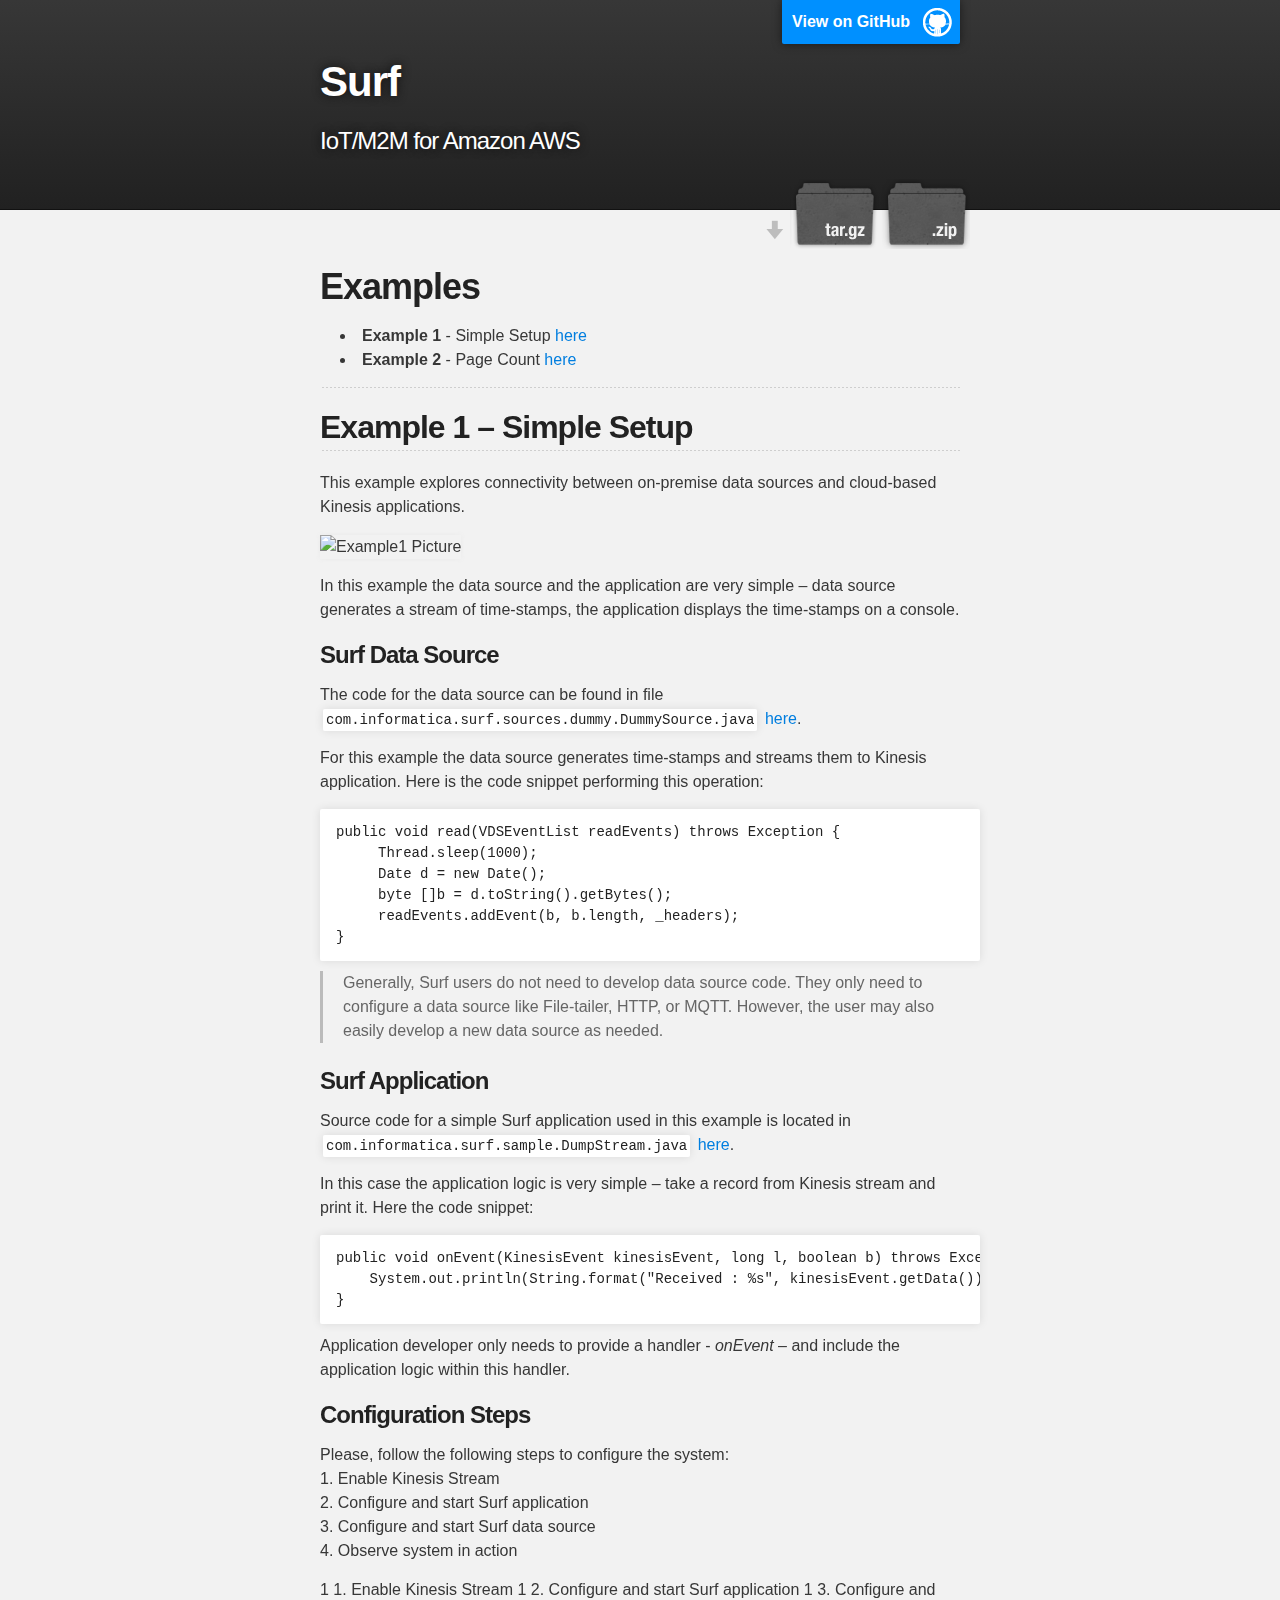
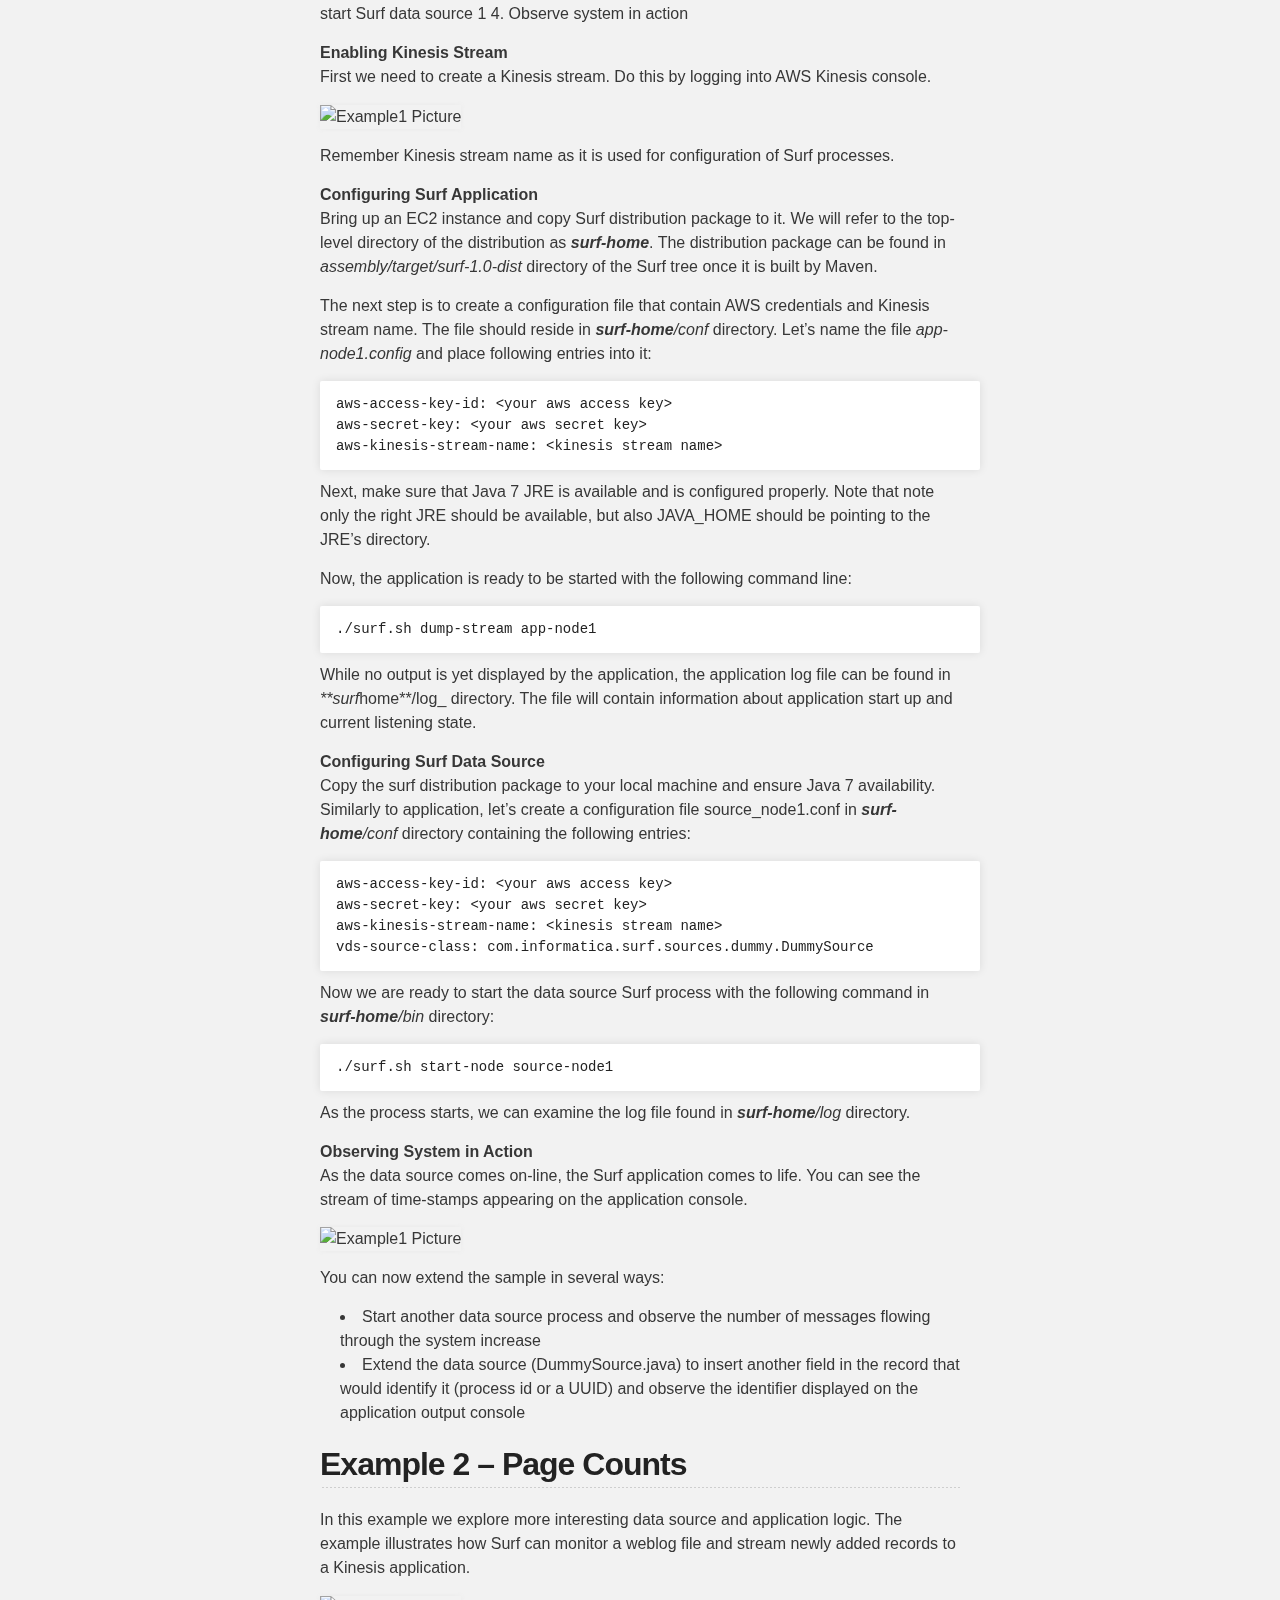
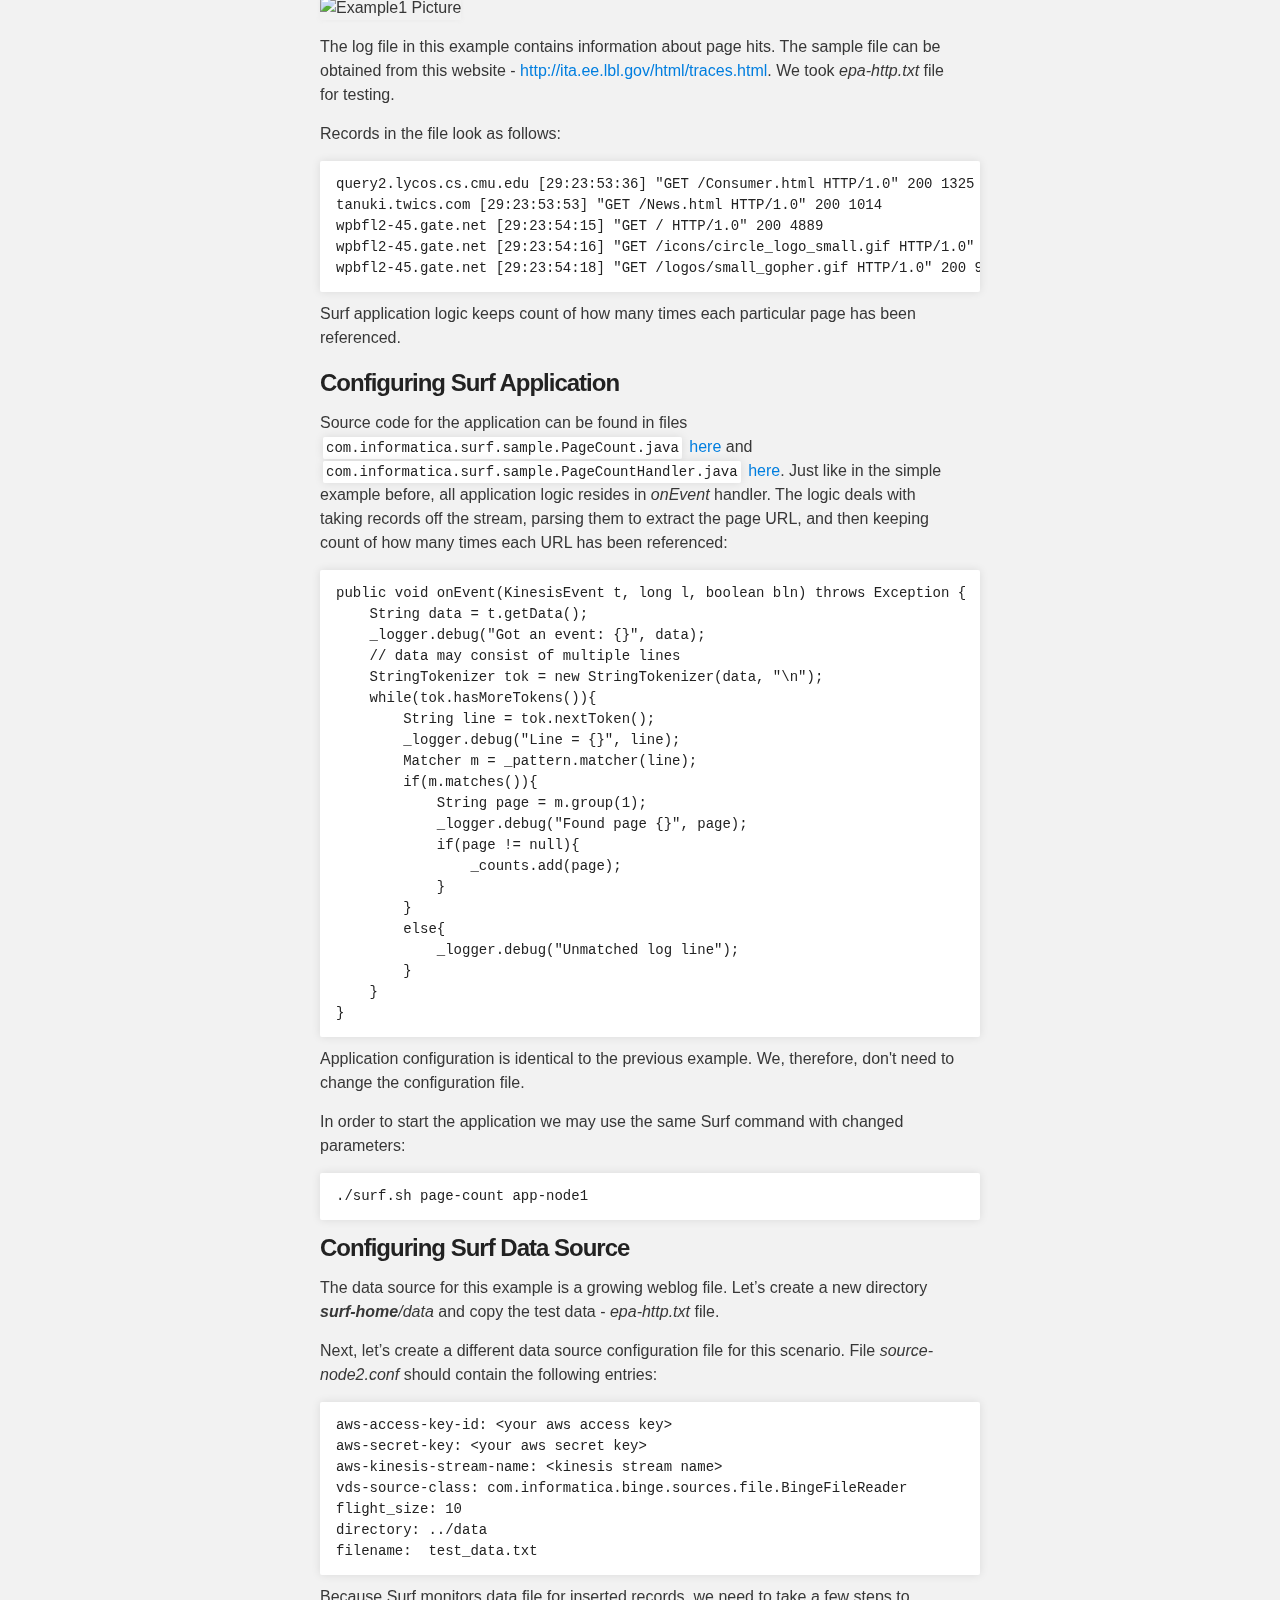
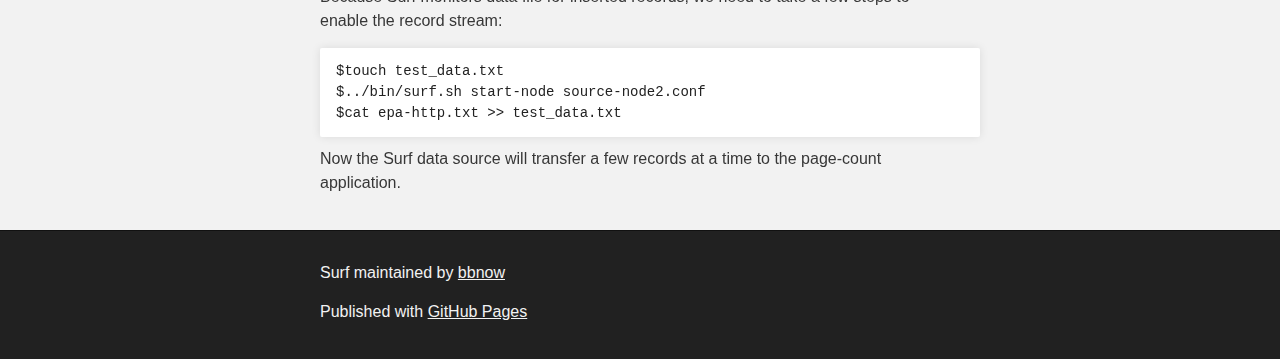
==== examples.html @ db155580 "initial stage" ====
<!DOCTYPE html>
<html>

  <head>
    <meta charset='utf-8' />
    <meta http-equiv="X-UA-Compatible" content="chrome=1" />
    <meta name="description" content="Surf : IoT/M2M for Amazon AWS" />

    <link rel="stylesheet" type="text/css" media="screen" href="stylesheets/stylesheet.css">

    <title>Surf</title>
  </head>

  <body>

    <!-- HEADER -->
    <div id="header_wrap" class="outer">
        <header class="inner">
          <a id="forkme_banner" href="https://github.com/bbnow/testing">View on GitHub</a>

          <h1 id="project_title">Surf</h1>
          <h2 id="project_tagline">IoT/M2M for Amazon AWS</h2>

            <section id="downloads">
              <a class="zip_download_link" href="https://github.com/bbnow/testing/zipball/master">Download this project as a .zip file</a>
              <a class="tar_download_link" href="https://github.com/bbnow/testing/tarball/master">Download this project as a tar.gz file</a>
            </section>
        </header>
    </div>

    <!-- MAIN CONTENT -->
    <div id="main_content_wrap" class="outer">
      <section id="main_content" class="inner">
        <h1>
<a name="examples" class="anchor" href="#examples"><span class="octicon octicon-link"></span></a>Examples</h1>

<ul>
<li>
<strong>Example 1</strong> - Simple Setup <a href="http://bbnow.github.io/testing/index1.html#example_1">here</a>
</li>
<li>
<strong>Example 2</strong> - Page Count <a href="http://bbnow.github.io/testing/index1.html#example_2">here</a>
</li>
</ul><hr><p><a name="example_1"></a></p>

<h2>
<a name="example-1--simple-setup" class="anchor" href="#example-1--simple-setup"><span class="octicon octicon-link"></span></a>Example 1 – Simple Setup</h2>

<p>This example explores connectivity between on-premise data sources and cloud-based Kinesis applications.</p>

<p><img src="images/surf2_4.jpg" alt="Example1 Picture"></p>

<p>In this example the data source and the application are very simple – data source generates a stream of time-stamps, the application displays the time-stamps on a console.</p>

<h3>
<a name="surf-data-source" class="anchor" href="#surf-data-source"><span class="octicon octicon-link"></span></a>Surf Data Source</h3>

<p>The code for the data source can be found in file <code>com.informatica.surf.sources.dummy.DummySource.java</code> <a href="orp/Surf/blob/master/sources/dummy/src/main/java/com/informatica/surf/sources/dummy/DummySource.java">here</a>. </p>

<p>For this example the data source generates time-stamps and streams them to Kinesis application. Here is the code snippet performing this operation:</p>

<pre><code>public void read(VDSEventList readEvents) throws Exception {
     Thread.sleep(1000);
     Date d = new Date();
     byte []b = d.toString().getBytes();
     readEvents.addEvent(b, b.length, _headers);
} 
</code></pre>

<blockquote>
<p>Generally, Surf users do not need to develop data source code. They only need to configure a data source like File-tailer, HTTP, or MQTT. However, the user may also easily develop a new data source as needed.</p>
</blockquote>

<h3>
<a name="surf-application" class="anchor" href="#surf-application"><span class="octicon octicon-link"></span></a>Surf Application</h3>

<p>Source code for a simple Surf application used in this example is located in <code>com.informatica.surf.sample.DumpStream.java</code> <a href="https://github.com/InformaticaCorp/Surf/blob/master/sample/src/main/java/com/informatica/surf/sample/DumpStream.java">here</a>.</p>

<p>In this case the application logic is very simple – take a record from Kinesis stream and print it. Here the code snippet:</p>

<pre><code>public void onEvent(KinesisEvent kinesisEvent, long l, boolean b) throws Exception {    
    System.out.println(String.format("Received : %s", kinesisEvent.getData()));
}
</code></pre>

<p>Application developer only needs to provide a handler - <em>onEvent</em> – and include the application logic within this handler.</p>

<h3>
<a name="configuration-steps" class="anchor" href="#configuration-steps"><span class="octicon octicon-link"></span></a>Configuration Steps</h3>

<p>Please, follow the following steps to configure the system:<br>
1. Enable Kinesis Stream<br>
2. Configure and start Surf application<br>
3. Configure and start Surf data source<br>
4. Observe system in action<br></p>

<p>1 1. Enable Kinesis Stream
1 2. Configure and start Surf application
1 3. Configure and start Surf data source
1 4. Observe system in action</p>

<p><strong>Enabling Kinesis Stream</strong><br>
First we need to create a Kinesis stream. Do this by logging into AWS Kinesis console.</p>

<p><img src="images/surf2_4.jpg" alt="Example1 Picture"></p>

<p>Remember Kinesis stream name as it is used for configuration of Surf processes.</p>

<p><strong>Configuring Surf Application</strong><br>
Bring up an EC2 instance and copy Surf distribution package to it. We will refer to the top-level directory of the distribution as <em><strong>surf-home</strong></em>.
The distribution package can be found in <em>assembly/target/surf-1.0-dist</em> directory of the Surf tree once it is built by Maven.</p>

<p>The next step is to create a configuration file that contain AWS credentials and Kinesis stream name. The file should reside in <em><strong>surf-home</strong>/conf</em> directory. 
Let’s name the file <em>app-node1.config</em> and place following entries into it:</p>

<pre><code>aws-access-key-id: &lt;your aws access key&gt;
aws-secret-key: &lt;your aws secret key&gt;
aws-kinesis-stream-name: &lt;kinesis stream name&gt;
</code></pre>

<p>Next, make sure that Java 7 JRE is available and is configured properly. Note that note only the right JRE should be available, but also JAVA_HOME should be pointing to the JRE’s directory.  </p>

<p>Now, the application is ready to be started with the following command line:</p>

<pre><code>./surf.sh dump-stream app-node1
</code></pre>

<p>While no output is yet displayed by the application, the application log file can be found in <em>**surf</em>home**/log_ directory. The file will contain information about application start up and current listening state.</p>

<p><strong>Configuring Surf Data Source</strong><br>
Copy the surf distribution package to your local machine and ensure Java 7 availability.
Similarly to application, let’s create a configuration file source_node1.conf in <em><strong>surf-home</strong>/conf</em> directory containing the following entries: </p>

<pre><code>aws-access-key-id: &lt;your aws access key&gt;
aws-secret-key: &lt;your aws secret key&gt;
aws-kinesis-stream-name: &lt;kinesis stream name&gt;
vds-source-class: com.informatica.surf.sources.dummy.DummySource
</code></pre>

<p>Now we are ready to start the data source Surf process with the following command in <em><strong>surf-home</strong>/bin</em> directory:</p>

<pre><code>./surf.sh start-node source-node1
</code></pre>

<p>As the process starts, we can examine the log file found in <em><strong>surf-home</strong>/log</em> directory.</p>

<p><strong>Observing System in Action</strong><br>
As the data source comes on-line, the Surf application comes to life. You can see the stream of time-stamps appearing on the application console. </p>

<p><img src="images/surf2_4.jpg" alt="Example1 Picture"></p>

<p>You can now extend the sample in several ways:</p>

<ul>
<li>Start another data source process and observe the number of messages flowing through the system increase</li>
<li>Extend the data source (DummySource.java) to insert another field in the record that would identify it (process id or a UUID) and observe the identifier displayed on the application output console<br>
</li>
</ul><p><a name="example_2"></a></p>

<h2>
<a name="example-2--page-counts" class="anchor" href="#example-2--page-counts"><span class="octicon octicon-link"></span></a>Example 2 – Page Counts</h2>

<p>In this example we explore more interesting data source and application logic. The example illustrates how Surf can monitor a weblog file and stream newly added records to a Kinesis application.</p>

<p><img src="images/surf2_4.jpg" alt="Example1 Picture"></p>

<p>The log file in this example contains information about page hits. The sample file can be obtained from this website - <a href="http://ita.ee.lbl.gov/html/traces.html">http://ita.ee.lbl.gov/html/traces.html</a>. We took <em>epa-http.txt</em> file for testing.</p>

<p>Records in the file look as follows:</p>

<pre><code>query2.lycos.cs.cmu.edu [29:23:53:36] "GET /Consumer.html HTTP/1.0" 200 1325
tanuki.twics.com [29:23:53:53] "GET /News.html HTTP/1.0" 200 1014
wpbfl2-45.gate.net [29:23:54:15] "GET / HTTP/1.0" 200 4889
wpbfl2-45.gate.net [29:23:54:16] "GET /icons/circle_logo_small.gif HTTP/1.0" 200 2624
wpbfl2-45.gate.net [29:23:54:18] "GET /logos/small_gopher.gif HTTP/1.0" 200 935
</code></pre>

<p>Surf application logic keeps count of how many times each particular page has been referenced. </p>

<h3>
<a name="configuring-surf-application" class="anchor" href="#configuring-surf-application"><span class="octicon octicon-link"></span></a>Configuring Surf Application</h3>

<p>Source code for the application can be found in files <code>com.informatica.surf.sample.PageCount.java</code> <a href="https://github.com/InformaticaCorp/Surf/blob/master/sample/src/main/java/com/informatica/surf/sample/PageCount.java">here</a> and <code>com.informatica.surf.sample.PageCountHandler.java</code> <a href="https://github.com/InformaticaCorp/Surf/blob/master/sample/src/main/java/com/informatica/surf/sample/PageCountHandler.java">here</a>. Just like in the simple example before, all application logic resides in <em>onEvent</em> handler. The logic deals with taking records off the stream, parsing them to extract the page URL, and then keeping count of how many times each URL has been referenced:   </p>

<pre><code>public void onEvent(KinesisEvent t, long l, boolean bln) throws Exception {
    String data = t.getData();
    _logger.debug("Got an event: {}", data);
    // data may consist of multiple lines
    StringTokenizer tok = new StringTokenizer(data, "\n");
    while(tok.hasMoreTokens()){
        String line = tok.nextToken();
        _logger.debug("Line = {}", line);
        Matcher m = _pattern.matcher(line);
        if(m.matches()){
            String page = m.group(1);
            _logger.debug("Found page {}", page);
            if(page != null){
                _counts.add(page);
            }
        }
        else{
            _logger.debug("Unmatched log line");
        }
    }
}
</code></pre>

<p>Application configuration is identical to the previous example. We, therefore, don't need to change the configuration file.</p>

<p>In order to start the application we may use the same Surf command with changed parameters:</p>

<pre><code>./surf.sh page-count app-node1
</code></pre>

<h3>
<a name="configuring-surf-data-source" class="anchor" href="#configuring-surf-data-source"><span class="octicon octicon-link"></span></a>Configuring Surf Data Source</h3>

<p>The data source for this example is a growing weblog file. Let’s create a new directory <em><strong>surf-home</strong>/data</em> and copy the test data - <em>epa-http.txt</em> file.  </p>

<p>Next, let’s create a different data source configuration file for this scenario. File  <em>source-node2.conf</em> should contain the following entries:</p>

<pre><code>aws-access-key-id: &lt;your aws access key&gt;
aws-secret-key: &lt;your aws secret key&gt;
aws-kinesis-stream-name: &lt;kinesis stream name&gt;
vds-source-class: com.informatica.binge.sources.file.BingeFileReader
flight_size: 10
directory: ../data
filename:  test_data.txt
</code></pre>

<p>Because Surf monitors data file for inserted records, we need to take a few steps to enable the record stream:</p>

<pre><code>$touch test_data.txt
$../bin/surf.sh start-node source-node2.conf
$cat epa-http.txt &gt;&gt; test_data.txt
</code></pre>

<p>Now the Surf data source will transfer a few records at a time to the page-count application.</p>
      </section>
    </div>

    <!-- FOOTER  -->
    <div id="footer_wrap" class="outer">
      <footer class="inner">
        <p class="copyright">Surf maintained by <a href="https://github.com/bbnow">bbnow</a></p>
        <p>Published with <a href="http://pages.github.com">GitHub Pages</a></p>
      </footer>
    </div>

    

  </body>
</html>
---- stylesheets/stylesheet.css ----
/*******************************************************************************
Slate Theme for GitHub Pages
by Jason Costello, @jsncostello
*******************************************************************************/

@import url(pygment_trac.css);

/*******************************************************************************
MeyerWeb Reset
*******************************************************************************/

html, body, div, span, applet, object, iframe,
h1, h2, h3, h4, h5, h6, p, blockquote, pre,
a, abbr, acronym, address, big, cite, code,
del, dfn, em, img, ins, kbd, q, s, samp,
small, strike, strong, sub, sup, tt, var,
b, u, i, center,
dl, dt, dd, ol, ul, li,
fieldset, form, label, legend,
table, caption, tbody, tfoot, thead, tr, th, td,
article, aside, canvas, details, embed,
figure, figcaption, footer, header, hgroup,
menu, nav, output, ruby, section, summary,
time, mark, audio, video {
  margin: 0;
  padding: 0;
  border: 0;
  font: inherit;
  vertical-align: baseline;
}

/* HTML5 display-role reset for older browsers */
article, aside, details, figcaption, figure,
footer, header, hgroup, menu, nav, section {
  display: block;
}

ol, ul {
  list-style: none;
}

table {
  border-collapse: collapse;
  border-spacing: 0;
}

/*******************************************************************************
Theme Styles
*******************************************************************************/

body {
  box-sizing: border-box;
  color:#373737;
  background: #212121;
  font-size: 16px;
  font-family: 'Myriad Pro', Calibri, Helvetica, Arial, sans-serif;
  line-height: 1.5;
  -webkit-font-smoothing: antialiased;
}

h1, h2, h3, h4, h5, h6 {
  margin: 10px 0;
  font-weight: 700;
  color:#222222;
  font-family: 'Lucida Grande', 'Calibri', Helvetica, Arial, sans-serif;
  letter-spacing: -1px;
}

h1 {
  font-size: 36px;
  font-weight: 700;
}

h2 {
  padding-bottom: 10px;
  font-size: 32px;
  background: url('../images/bg_hr.png') repeat-x bottom;
}

h3 {
  font-size: 24px;
}

h4 {
  font-size: 21px;
}

h5 {
  font-size: 18px;
}

h6 {
  font-size: 16px;
}

p {
  margin: 10px 0 15px 0;
}

footer p {
  color: #f2f2f2;
}

a {
  text-decoration: none;
  color: #007edf;
  text-shadow: none;

  transition: color 0.5s ease;
  transition: text-shadow 0.5s ease;
  -webkit-transition: color 0.5s ease;
  -webkit-transition: text-shadow 0.5s ease;
  -moz-transition: color 0.5s ease;
  -moz-transition: text-shadow 0.5s ease;
  -o-transition: color 0.5s ease;
  -o-transition: text-shadow 0.5s ease;
  -ms-transition: color 0.5s ease;
  -ms-transition: text-shadow 0.5s ease;
}

a:hover, a:focus {text-decoration: underline;}

footer a {
  color: #F2F2F2;
  text-decoration: underline;
}

em {
  font-style: italic;
}

strong {
  font-weight: bold;
}

img {
  position: relative;
  margin: 0 auto;
  max-width: 739px;
  padding: 5px;
  margin: 10px 0 10px 0;
  border: 1px solid #ebebeb;

  box-shadow: 0 0 5px #ebebeb;
  -webkit-box-shadow: 0 0 5px #ebebeb;
  -moz-box-shadow: 0 0 5px #ebebeb;
  -o-box-shadow: 0 0 5px #ebebeb;
  -ms-box-shadow: 0 0 5px #ebebeb;
}

p img {
  display: inline;
  margin: 0;
  padding: 0;
  vertical-align: middle;
  text-align: center;
  border: none;
}

pre, code {
  width: 100%;
  color: #222;
  background-color: #fff;

  font-family: Monaco, "Bitstream Vera Sans Mono", "Lucida Console", Terminal, monospace;
  font-size: 14px;

  border-radius: 2px;
  -moz-border-radius: 2px;
  -webkit-border-radius: 2px;
}

pre {
  width: 100%;
  padding: 10px;
  box-shadow: 0 0 10px rgba(0,0,0,.1);
  overflow: auto;
}

code {
  padding: 3px;
  margin: 0 3px;
  box-shadow: 0 0 10px rgba(0,0,0,.1);
}

pre code {
  display: block;
  box-shadow: none;
}

blockquote {
  color: #666;
  margin-bottom: 20px;
  padding: 0 0 0 20px;
  border-left: 3px solid #bbb;
}


ul, ol, dl {
  margin-bottom: 15px
}

ul {
  list-style: inside;
  padding-left: 20px;
}

ol {
  list-style: decimal inside;
  padding-left: 20px;
}

dl dt {
  font-weight: bold;
}

dl dd {
  padding-left: 20px;
  font-style: italic;
}

dl p {
  padding-left: 20px;
  font-style: italic;
}

hr {
  height: 1px;
  margin-bottom: 5px;
  border: none;
  background: url('../images/bg_hr.png') repeat-x center;
}

table {
  border: 1px solid #373737;
  margin-bottom: 20px;
  text-align: left;
 }

th {
  font-family: 'Lucida Grande', 'Helvetica Neue', Helvetica, Arial, sans-serif;
  padding: 10px;
  background: #373737;
  color: #fff;
 }

td {
  padding: 10px;
  border: 1px solid #373737;
 }

form {
  background: #f2f2f2;
  padding: 20px;
}

/*******************************************************************************
Full-Width Styles
*******************************************************************************/

.outer {
  width: 100%;
}

.inner {
  position: relative;
  max-width: 640px;
  padding: 20px 10px;
  margin: 0 auto;
}

#forkme_banner {
  display: block;
  position: absolute;
  top:0;
  right: 10px;
  z-index: 10;
  padding: 10px 50px 10px 10px;
  color: #fff;
  background: url('../images/blacktocat.png') #0090ff no-repeat 95% 50%;
  font-weight: 700;
  box-shadow: 0 0 10px rgba(0,0,0,.5);
  border-bottom-left-radius: 2px;
  border-bottom-right-radius: 2px;
}

#header_wrap {
  background: #212121;
  background: -moz-linear-gradient(top, #373737, #212121);
  background: -webkit-linear-gradient(top, #373737, #212121);
  background: -ms-linear-gradient(top, #373737, #212121);
  background: -o-linear-gradient(top, #373737, #212121);
  background: linear-gradient(top, #373737, #212121);
}

#header_wrap .inner {
  padding: 50px 10px 30px 10px;
}

#project_title {
  margin: 0;
  color: #fff;
  font-size: 42px;
  font-weight: 700;
  text-shadow: #111 0px 0px 10px;
}

#project_tagline {
  color: #fff;
  font-size: 24px;
  font-weight: 300;
  background: none;
  text-shadow: #111 0px 0px 10px;
}

#downloads {
  position: absolute;
  width: 210px;
  z-index: 10;
  bottom: -40px;
  right: 0;
  height: 70px;
  background: url('../images/icon_download.png') no-repeat 0% 90%;
}

.zip_download_link {
  display: block;
  float: right;
  width: 90px;
  height:70px;
  text-indent: -5000px;
  overflow: hidden;
  background: url(../images/sprite_download.png) no-repeat bottom left;
}

.tar_download_link {
  display: block;
  float: right;
  width: 90px;
  height:70px;
  text-indent: -5000px;
  overflow: hidden;
  background: url(../images/sprite_download.png) no-repeat bottom right;
  margin-left: 10px;
}

.zip_download_link:hover {
  background: url(../images/sprite_download.png) no-repeat top left;
}

.tar_download_link:hover {
  background: url(../images/sprite_download.png) no-repeat top right;
}

#main_content_wrap {
  background: #f2f2f2;
  border-top: 1px solid #111;
  border-bottom: 1px solid #111;
}

#main_content {
  padding-top: 40px;
}

#footer_wrap {
  background: #212121;
}



/*******************************************************************************
Small Device Styles
*******************************************************************************/

@media screen and (max-width: 480px) {
  body {
    font-size:14px;
  }

  #downloads {
    display: none;
  }

  .inner {
    min-width: 320px;
    max-width: 480px;
  }

  #project_title {
  font-size: 32px;
  }

  h1 {
    font-size: 28px;
  }

  h2 {
    font-size: 24px;
  }

  h3 {
    font-size: 21px;
  }

  h4 {
    font-size: 18px;
  }

  h5 {
    font-size: 14px;
  }

  h6 {
    font-size: 12px;
  }

  code, pre {
    min-width: 320px;
    max-width: 480px;
    font-size: 11px;
  }

}
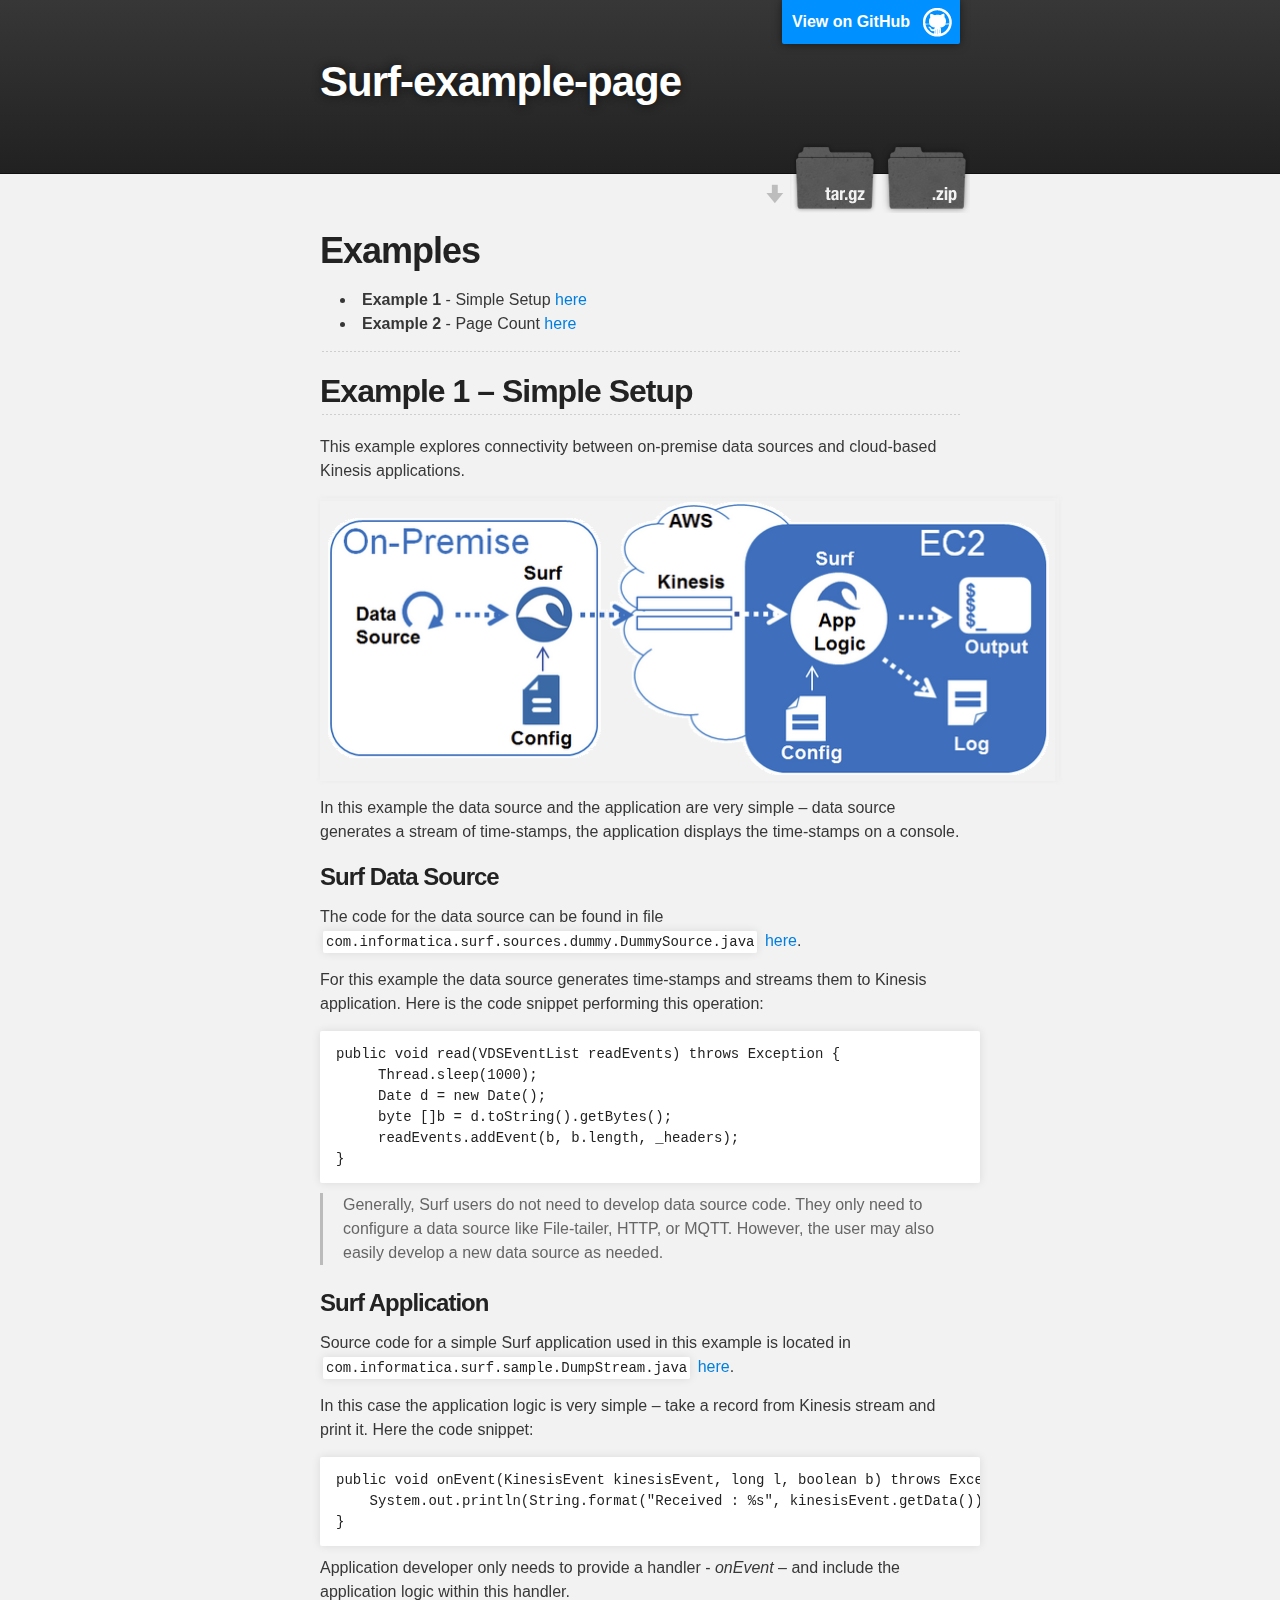
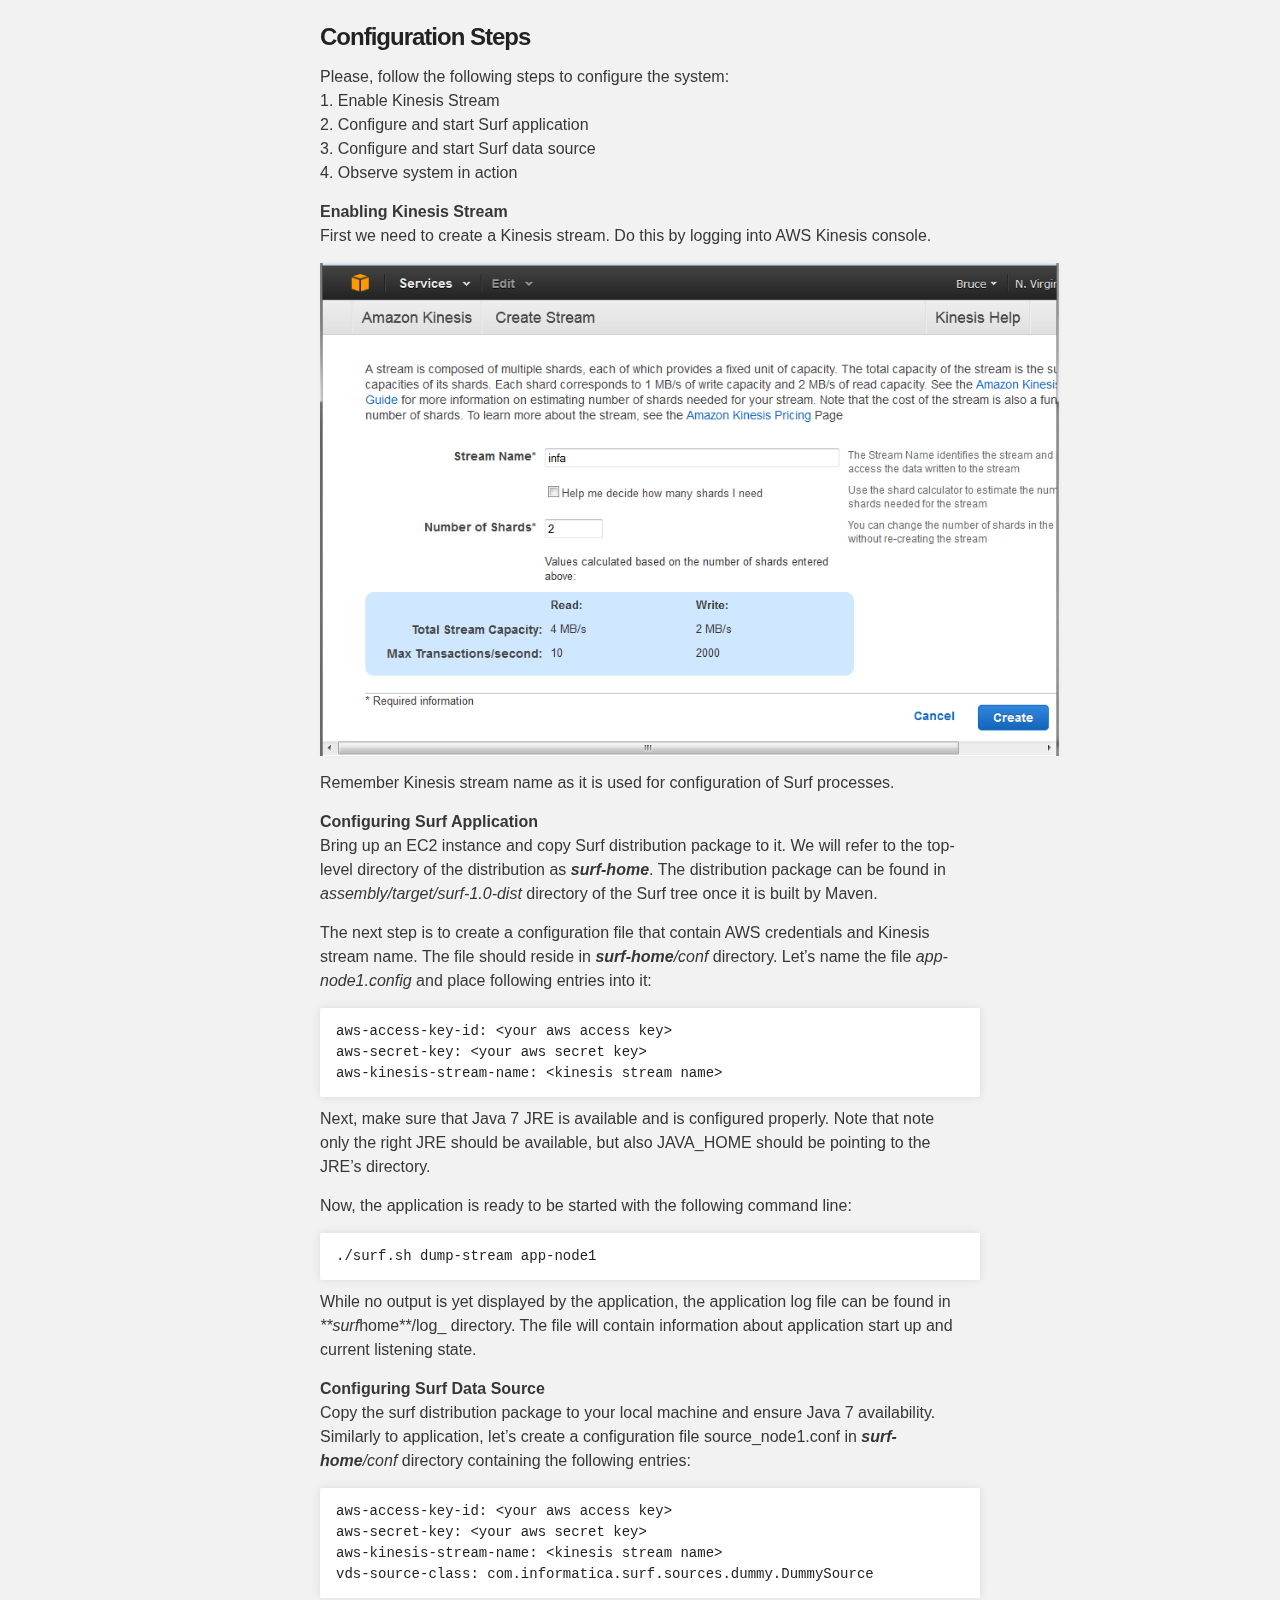
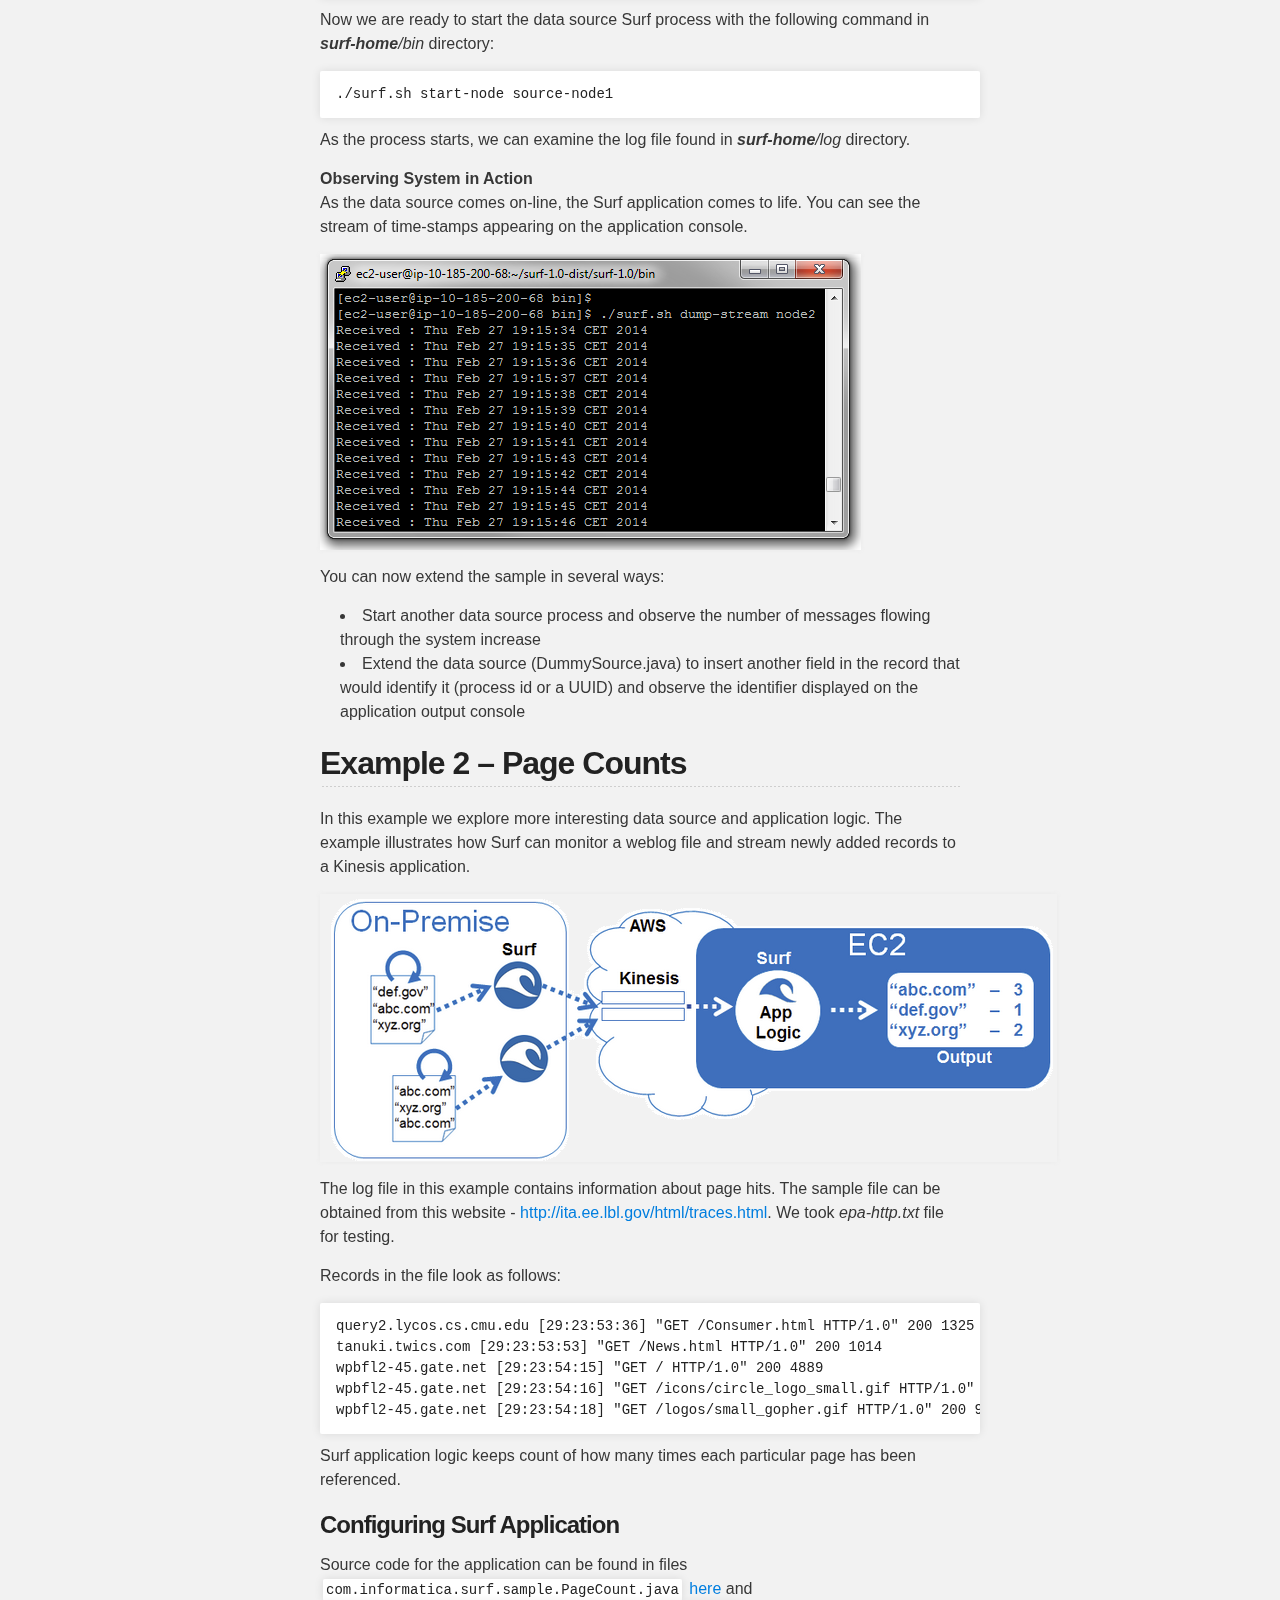
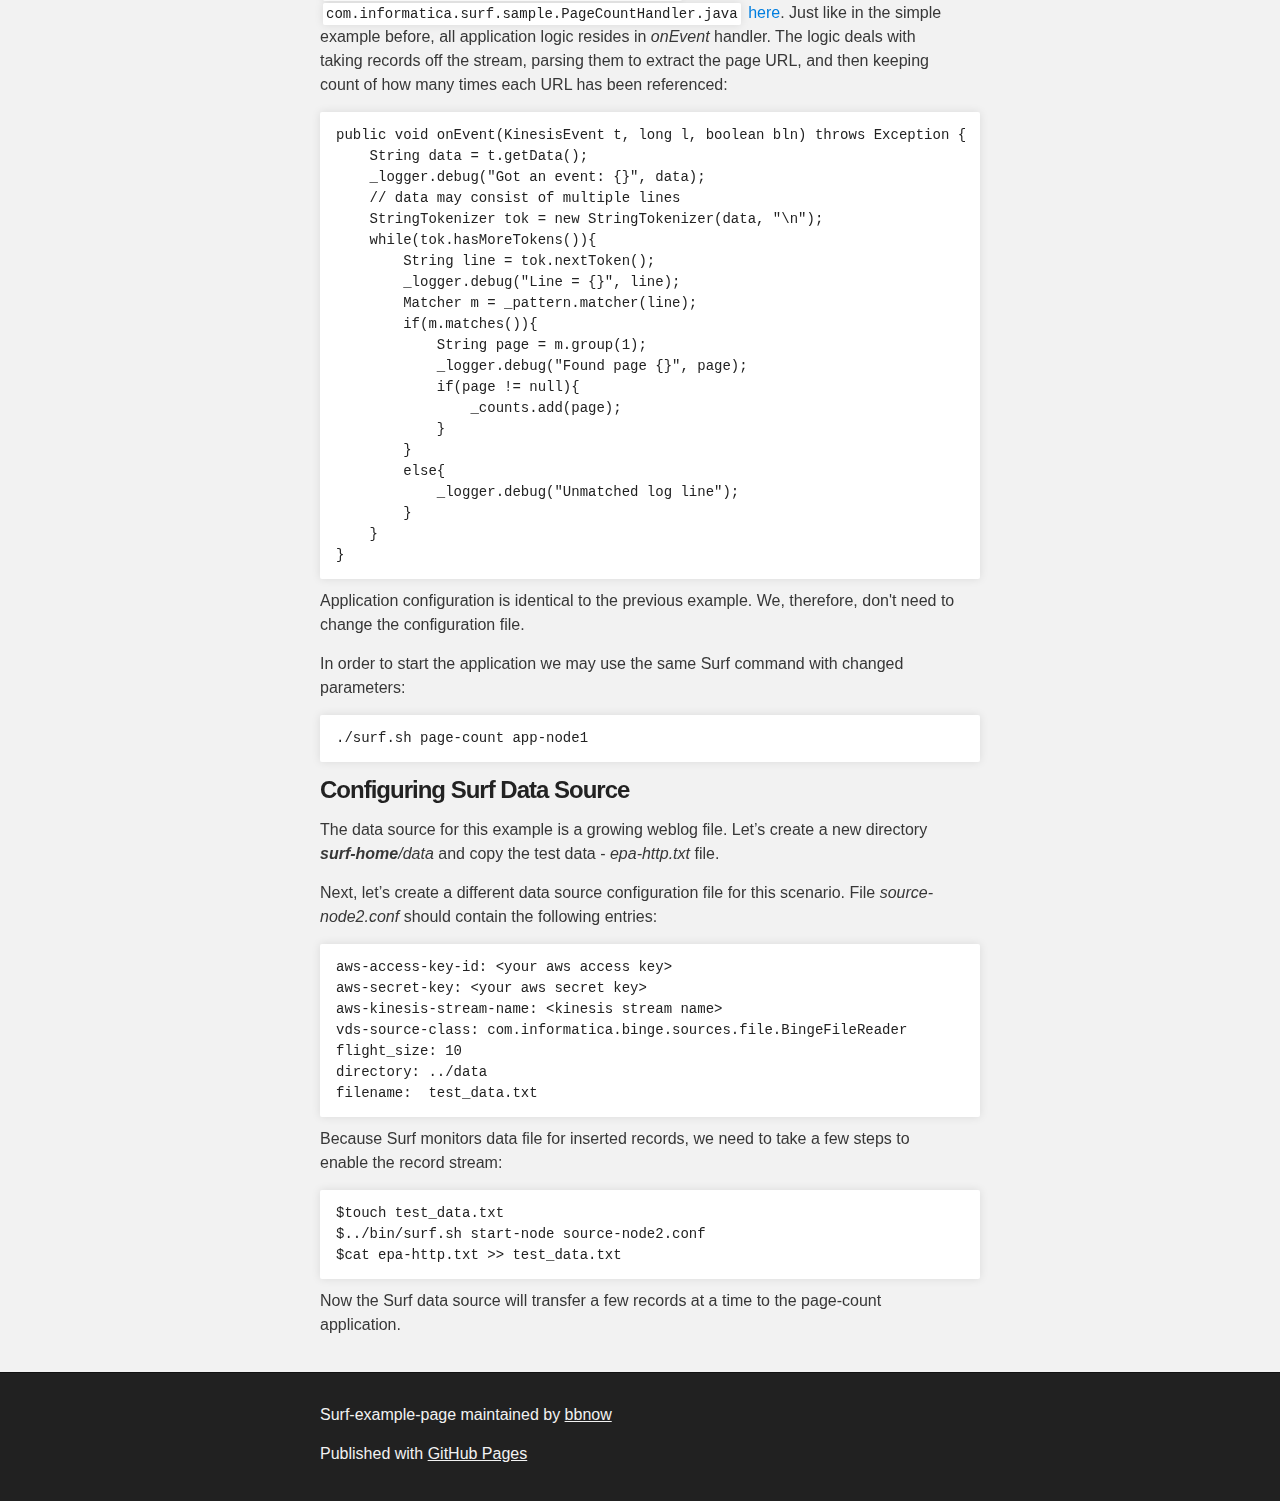
==== commit d91d9372: "updates" ====
--- a/examples.html
+++ b/examples.html
@@ -4,11 +4,11 @@
   <head>
     <meta charset='utf-8' />
     <meta http-equiv="X-UA-Compatible" content="chrome=1" />
-    <meta name="description" content="Surf : IoT/M2M for Amazon AWS" />
+    <meta name="description" content="Surf-example-page : " />
 
     <link rel="stylesheet" type="text/css" media="screen" href="stylesheets/stylesheet.css">
 
-    <title>Surf</title>
+    <title>Surf-example-page</title>
   </head>
 
   <body>
@@ -16,14 +16,14 @@
     <!-- HEADER -->
     <div id="header_wrap" class="outer">
         <header class="inner">
-          <a id="forkme_banner" href="https://github.com/bbnow/testing">View on GitHub</a>
-
-          <h1 id="project_title">Surf</h1>
-          <h2 id="project_tagline">IoT/M2M for Amazon AWS</h2>
+          <a id="forkme_banner" href="https://github.com/bbnow/surf-example-page">View on GitHub</a>
+
+          <h1 id="project_title">Surf-example-page</h1>
+          <h2 id="project_tagline"></h2>
 
             <section id="downloads">
-              <a class="zip_download_link" href="https://github.com/bbnow/testing/zipball/master">Download this project as a .zip file</a>
-              <a class="tar_download_link" href="https://github.com/bbnow/testing/tarball/master">Download this project as a tar.gz file</a>
+              <a class="zip_download_link" href="https://github.com/bbnow/surf-example-page/zipball/master">Download this project as a .zip file</a>
+              <a class="tar_download_link" href="https://github.com/bbnow/surf-example-page/tarball/master">Download this project as a tar.gz file</a>
             </section>
         </header>
     </div>
@@ -48,14 +48,14 @@
 
 <p>This example explores connectivity between on-premise data sources and cloud-based Kinesis applications.</p>
 
-<p><img src="images/surf2_4.jpg" alt="Example1 Picture"></p>
+<p><img src="images/example_1_1.png" alt="Example1 Picture"></p>
 
 <p>In this example the data source and the application are very simple – data source generates a stream of time-stamps, the application displays the time-stamps on a console.</p>
 
 <h3>
 <a name="surf-data-source" class="anchor" href="#surf-data-source"><span class="octicon octicon-link"></span></a>Surf Data Source</h3>
 
-<p>The code for the data source can be found in file <code>com.informatica.surf.sources.dummy.DummySource.java</code> <a href="orp/Surf/blob/master/sources/dummy/src/main/java/com/informatica/surf/sources/dummy/DummySource.java">here</a>. </p>
+<p>The code for the data source can be found in file <code>com.informatica.surf.sources.dummy.DummySource.java</code> <a href="https://github.com/InformaticaCorp/Surf/blob/master/sources/dummy/src/main/java/com/informatica/surf/sources/dummy/DummySource.java">here</a>. </p>
 
 <p>For this example the data source generates time-stamps and streams them to Kinesis application. Here is the code snippet performing this operation:</p>
 
@@ -94,15 +94,10 @@
 3. Configure and start Surf data source<br>
 4. Observe system in action<br></p>
 
-<p>1 1. Enable Kinesis Stream
-1 2. Configure and start Surf application
-1 3. Configure and start Surf data source
-1 4. Observe system in action</p>
-
 <p><strong>Enabling Kinesis Stream</strong><br>
 First we need to create a Kinesis stream. Do this by logging into AWS Kinesis console.</p>
 
-<p><img src="images/surf2_4.jpg" alt="Example1 Picture"></p>
+<p><img src="images/example_1_2.png" alt="Kinesis Stream Create Picture"></p>
 
 <p>Remember Kinesis stream name as it is used for configuration of Surf processes.</p>
 
@@ -147,7 +142,7 @@
 <p><strong>Observing System in Action</strong><br>
 As the data source comes on-line, the Surf application comes to life. You can see the stream of time-stamps appearing on the application console. </p>
 
-<p><img src="images/surf2_4.jpg" alt="Example1 Picture"></p>
+<p><img src="images/example_1_3.png" alt="Example1 Output Picture"></p>
 
 <p>You can now extend the sample in several ways:</p>
 
@@ -162,7 +157,7 @@
 
 <p>In this example we explore more interesting data source and application logic. The example illustrates how Surf can monitor a weblog file and stream newly added records to a Kinesis application.</p>
 
-<p><img src="images/surf2_4.jpg" alt="Example1 Picture"></p>
+<p><img src="images/example_2_1.png" alt="Example2 Picture"></p>
 
 <p>The log file in this example contains information about page hits. The sample file can be obtained from this website - <a href="http://ita.ee.lbl.gov/html/traces.html">http://ita.ee.lbl.gov/html/traces.html</a>. We took <em>epa-http.txt</em> file for testing.</p>
 
@@ -242,7 +237,7 @@
     <!-- FOOTER  -->
     <div id="footer_wrap" class="outer">
       <footer class="inner">
-        <p class="copyright">Surf maintained by <a href="https://github.com/bbnow">bbnow</a></p>
+        <p class="copyright">Surf-example-page maintained by <a href="https://github.com/bbnow">bbnow</a></p>
         <p>Published with <a href="http://pages.github.com">GitHub Pages</a></p>
       </footer>
     </div>
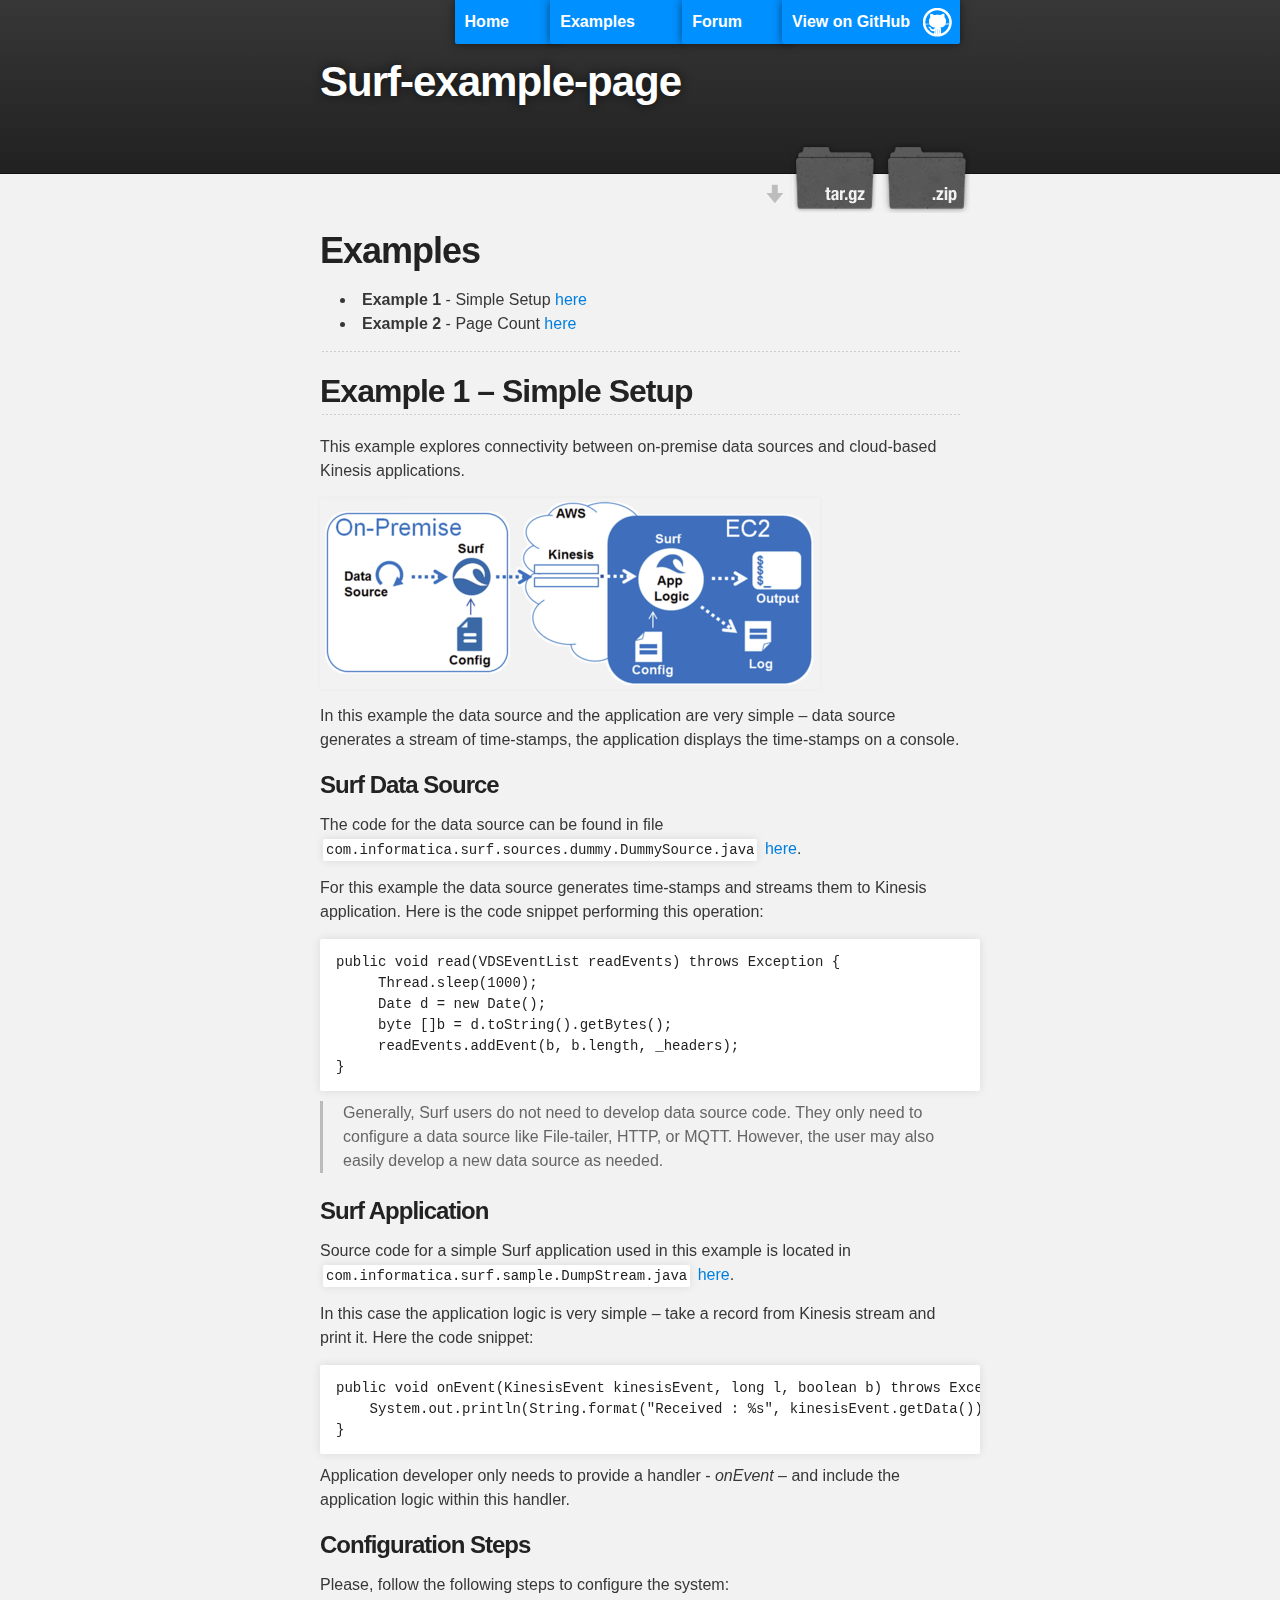
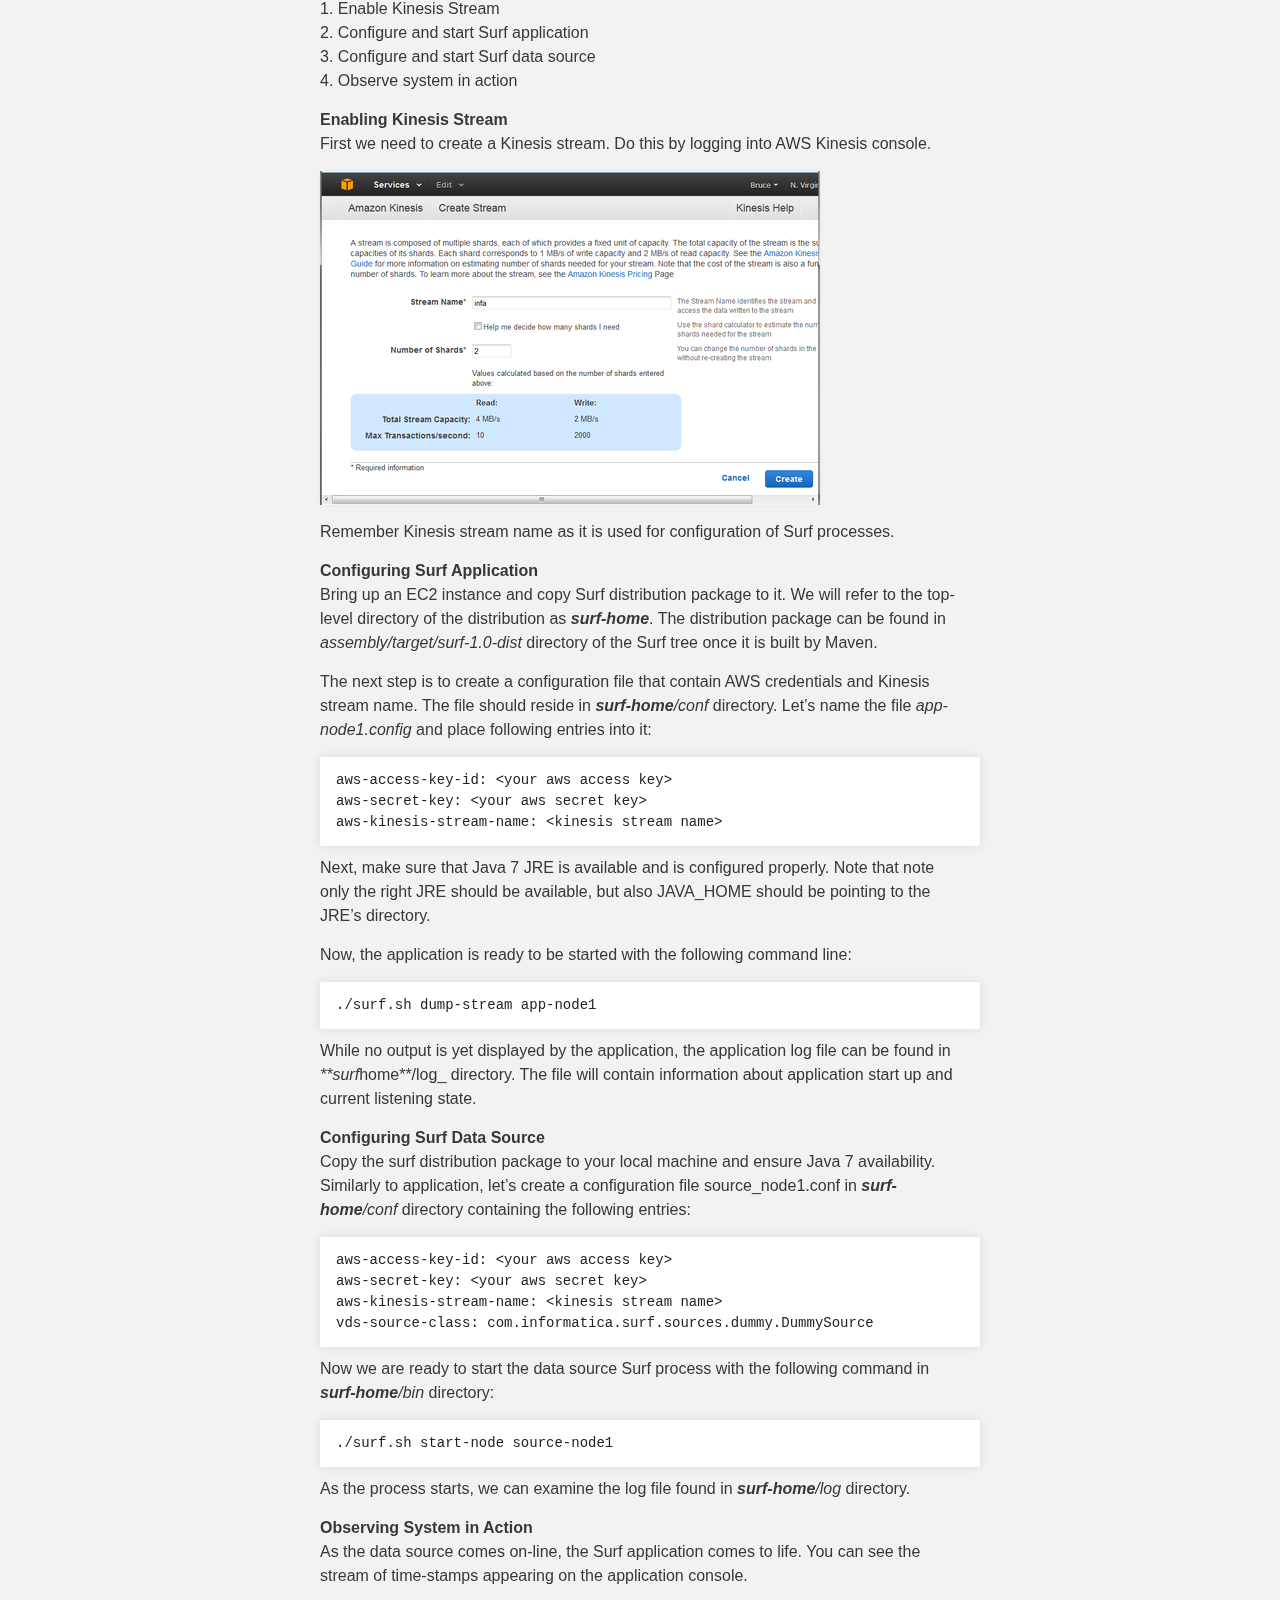
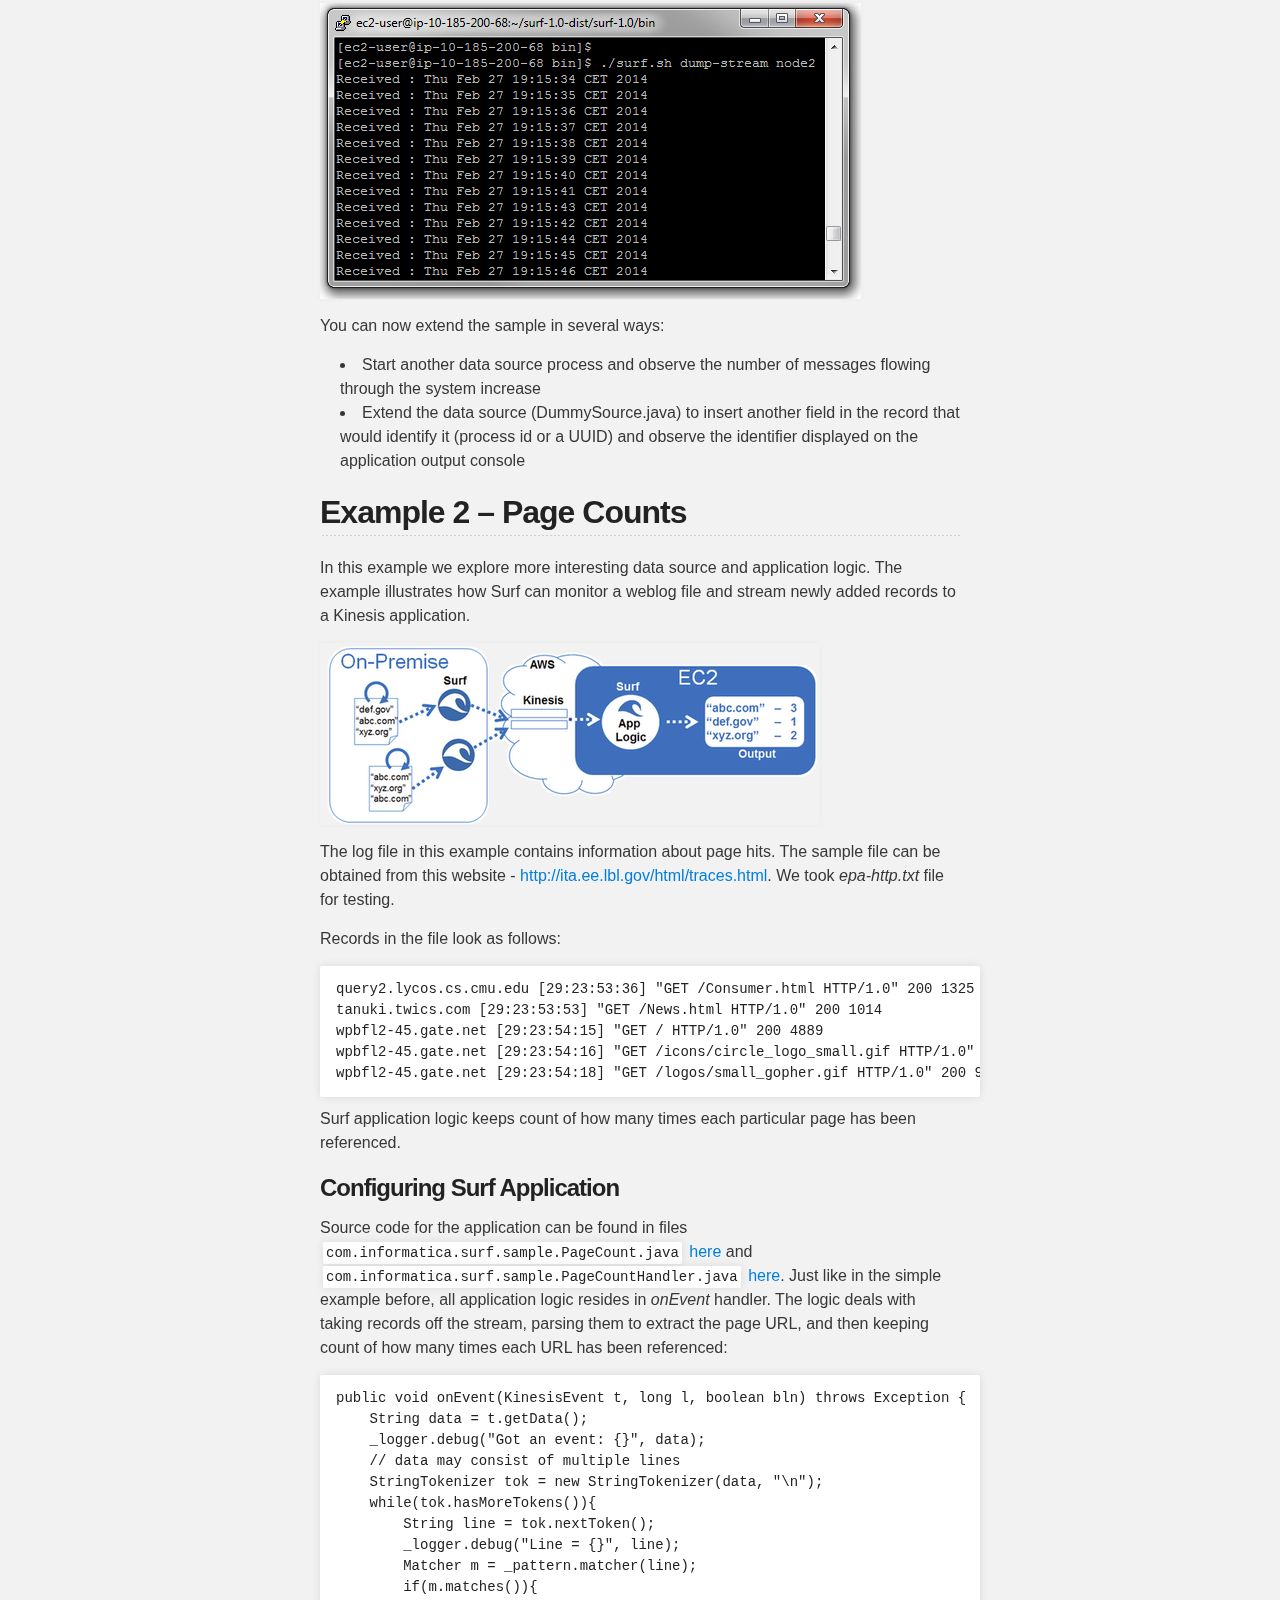
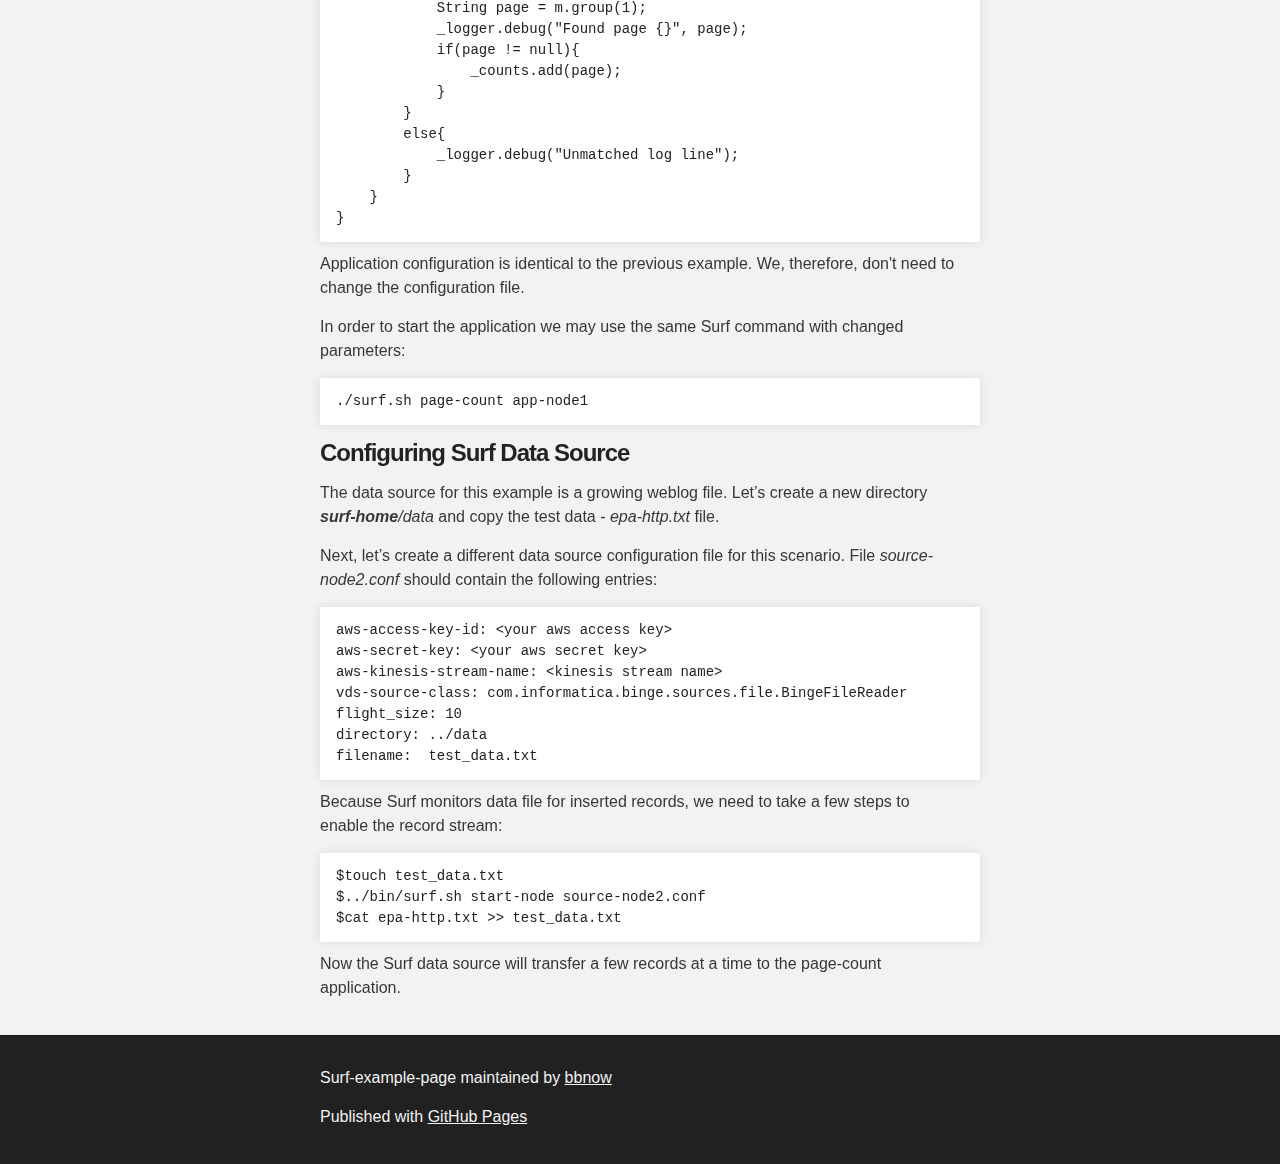
==== commit ff7578af: "Update examples.html" ====
--- a/examples.html
+++ b/examples.html
@@ -16,6 +16,9 @@
     <!-- HEADER -->
     <div id="header_wrap" class="outer">
         <header class="inner">
+          <a id="home_banner" href="http://bbnow.github.io/surf-stage/index.html">Home</a>
+          <a id="example_banner" href="http://bbnow.github.io/surf-stage/examples.html">Examples</a>
+          <a id="forum_banner" href="https://groups.google.com/forum/?hl=en#!forum/projectsurf">Forum</a>
           <a id="forkme_banner" href="https://github.com/bbnow/surf-example-page">View on GitHub</a>
 
           <h1 id="project_title">Surf-example-page</h1>
--- a/stylesheets/stylesheet.css
+++ b/stylesheets/stylesheet.css
@@ -284,6 +284,51 @@
   border-bottom-right-radius: 2px;
 }
 
+#home_banner {
+  display: block;
+  position: absolute;
+  top:0;
+  right: 411px;
+  z-index: 10;
+  padding: 10px 50px 10px 10px;
+  color: #fff;
+  background: #0090ff no-repeat 95% 50%;
+  font-weight: 700;
+  box-shadow: 0 0 10px rgba(0,0,0,.5);
+  border-bottom-left-radius: 2px;
+  border-bottom-right-radius: 2px;
+}
+
+#example_banner {
+  display: block;
+  position: absolute;
+  top:0;
+  right: 285px;
+  z-index: 10;
+  padding: 10px 50px 10px 10px;
+  color: #fff;
+  background: #0090ff no-repeat 95% 50%;
+  font-weight: 700;
+  box-shadow: 0 0 10px rgba(0,0,0,.5);
+  border-bottom-left-radius: 2px;
+  border-bottom-right-radius: 2px;
+}
+
+#forum_banner {
+  display: block;
+  position: absolute;
+  top:0;
+  right: 178px;
+  z-index: 10;
+  padding: 10px 50px 10px 10px;
+  color: #fff;
+  background: #0090ff no-repeat 95% 50%;
+  font-weight: 700;
+  box-shadow: 0 0 10px rgba(0,0,0,.5);
+  border-bottom-left-radius: 2px;
+  border-bottom-right-radius: 2px;
+}
+
 #header_wrap {
   background: #212121;
   background: -moz-linear-gradient(top, #373737, #212121);
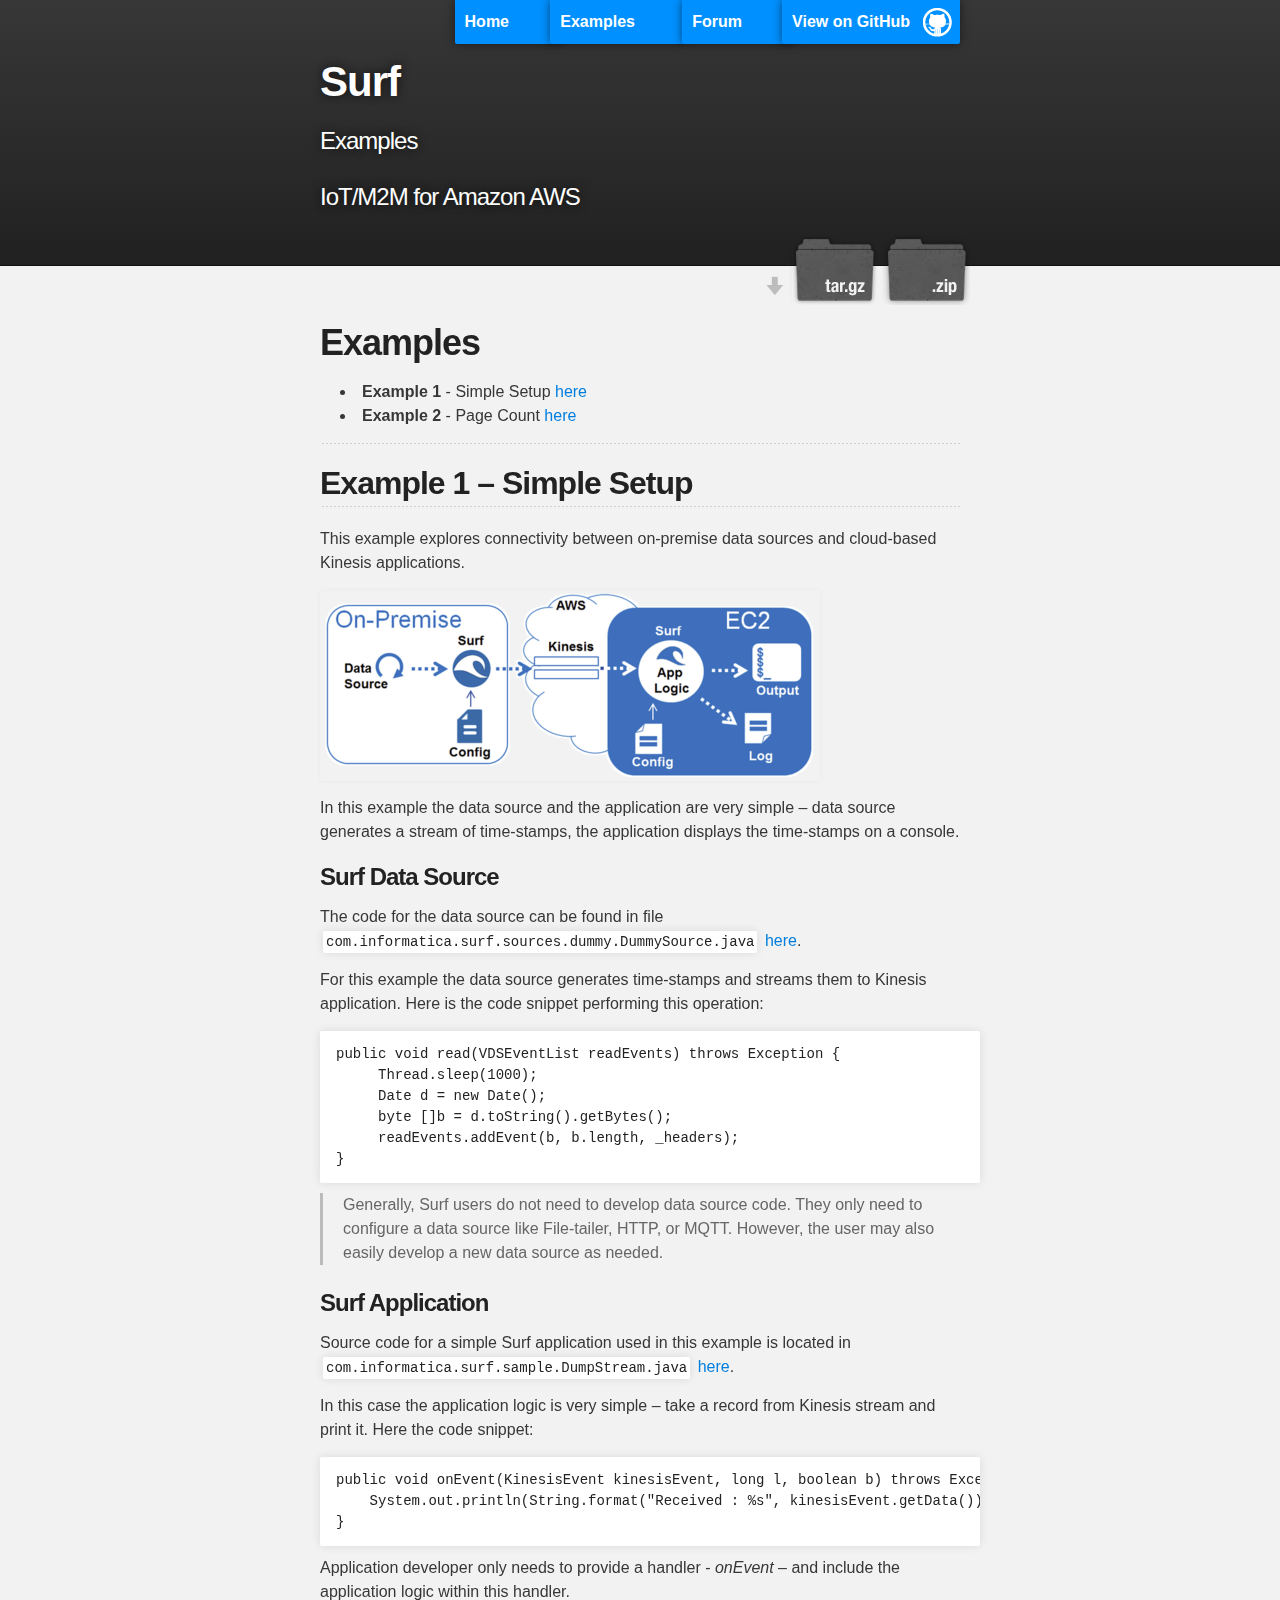
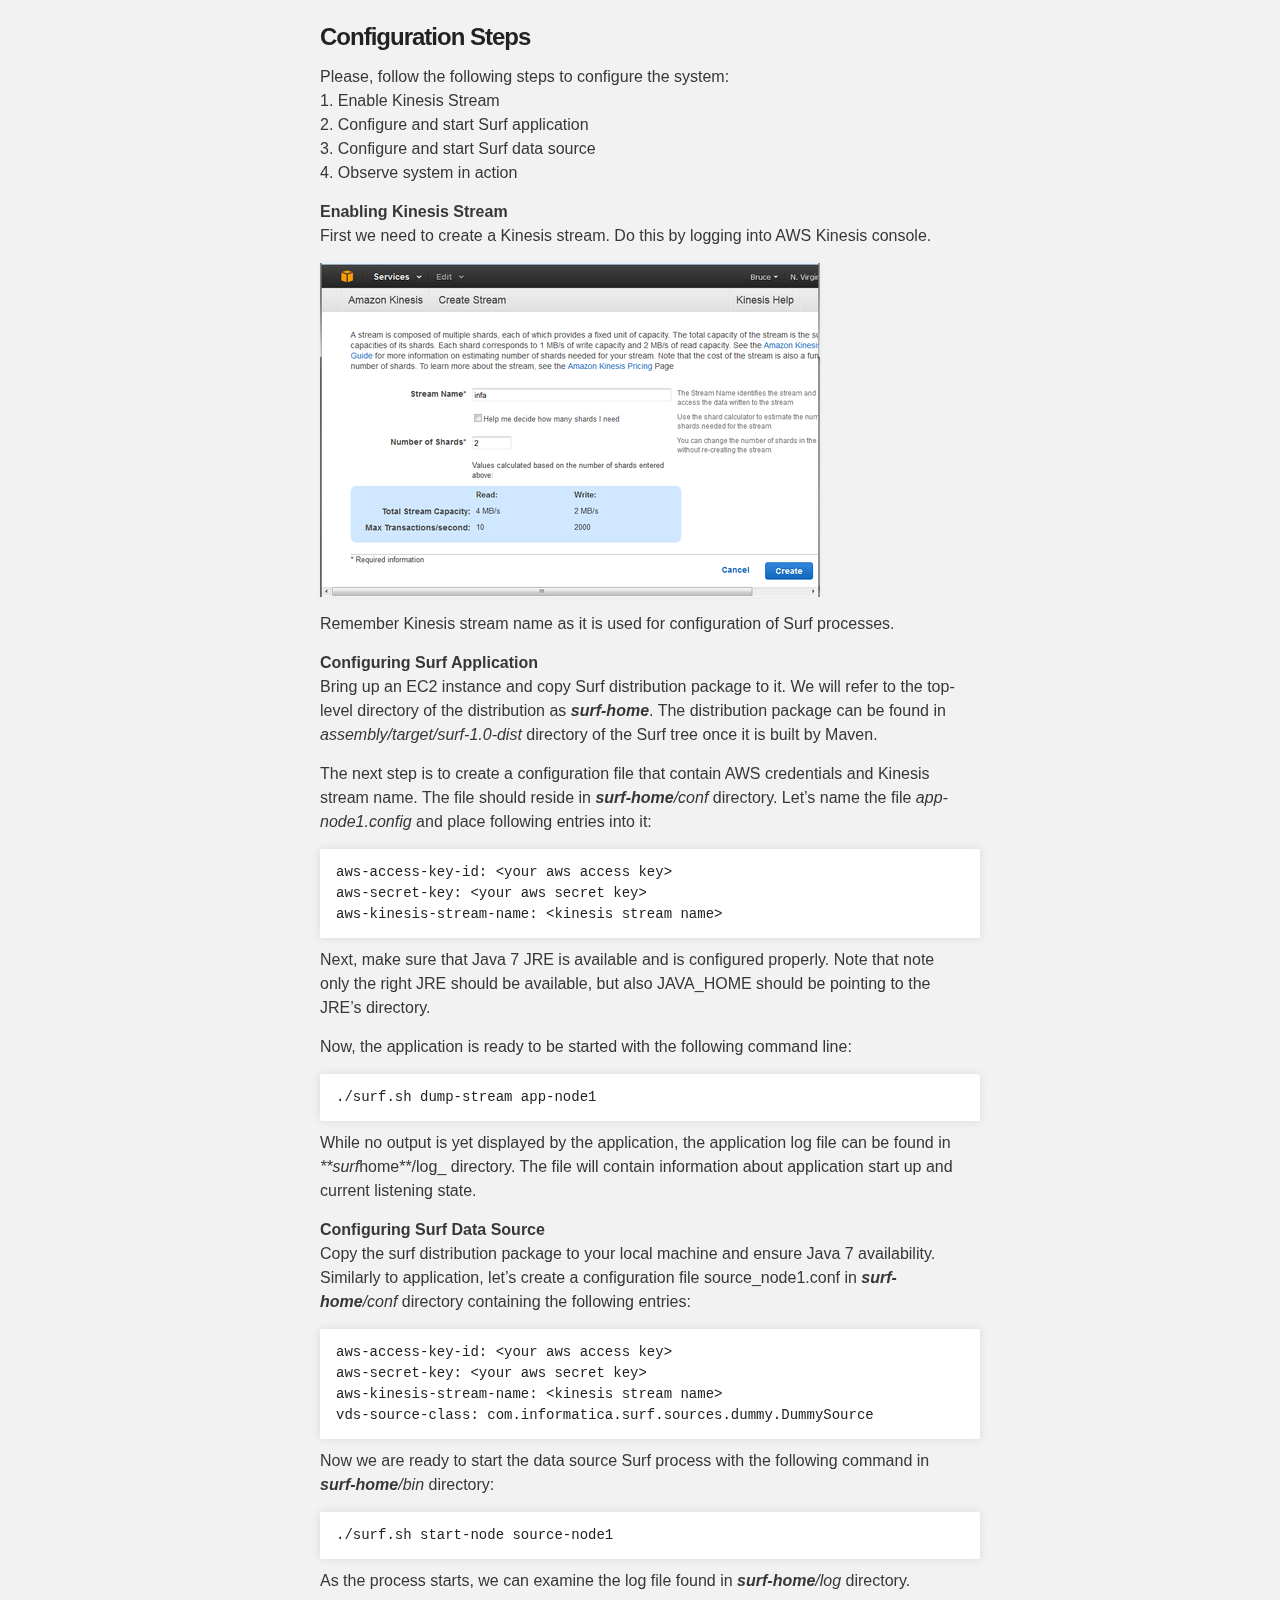
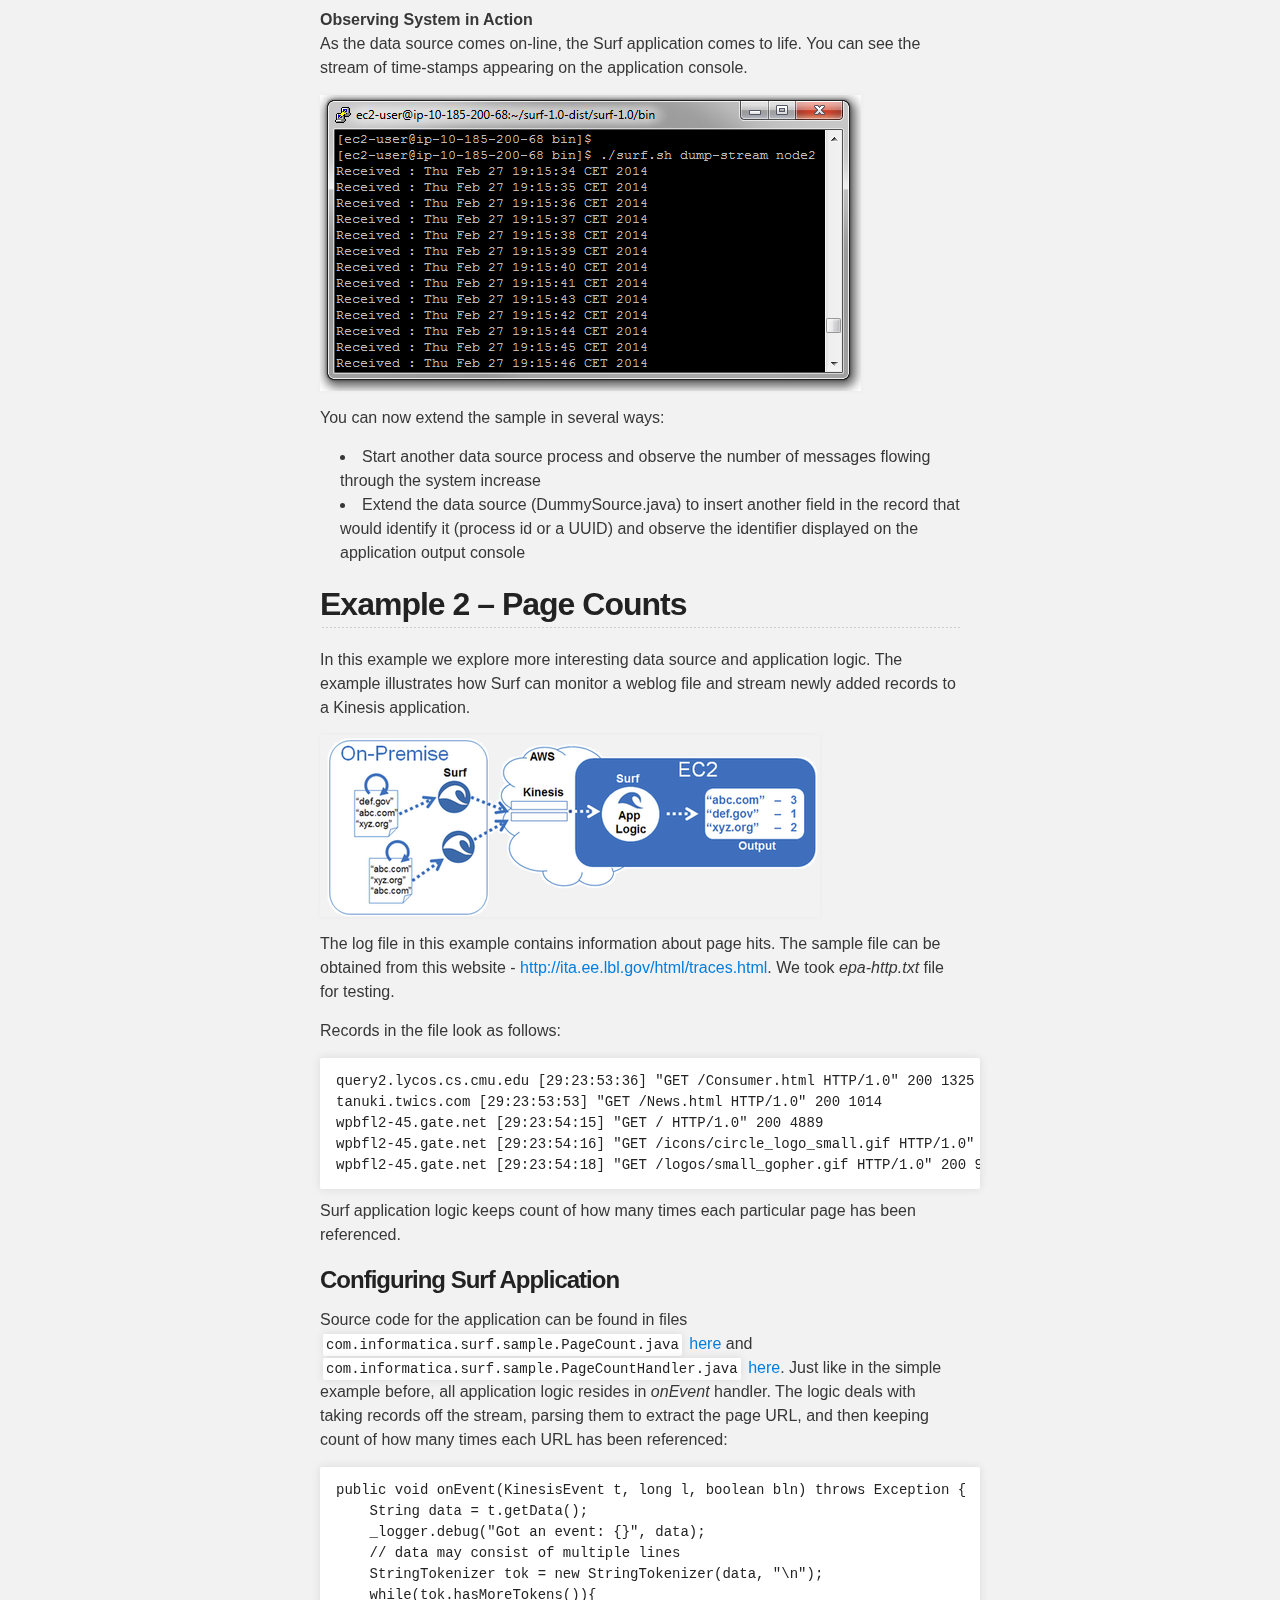
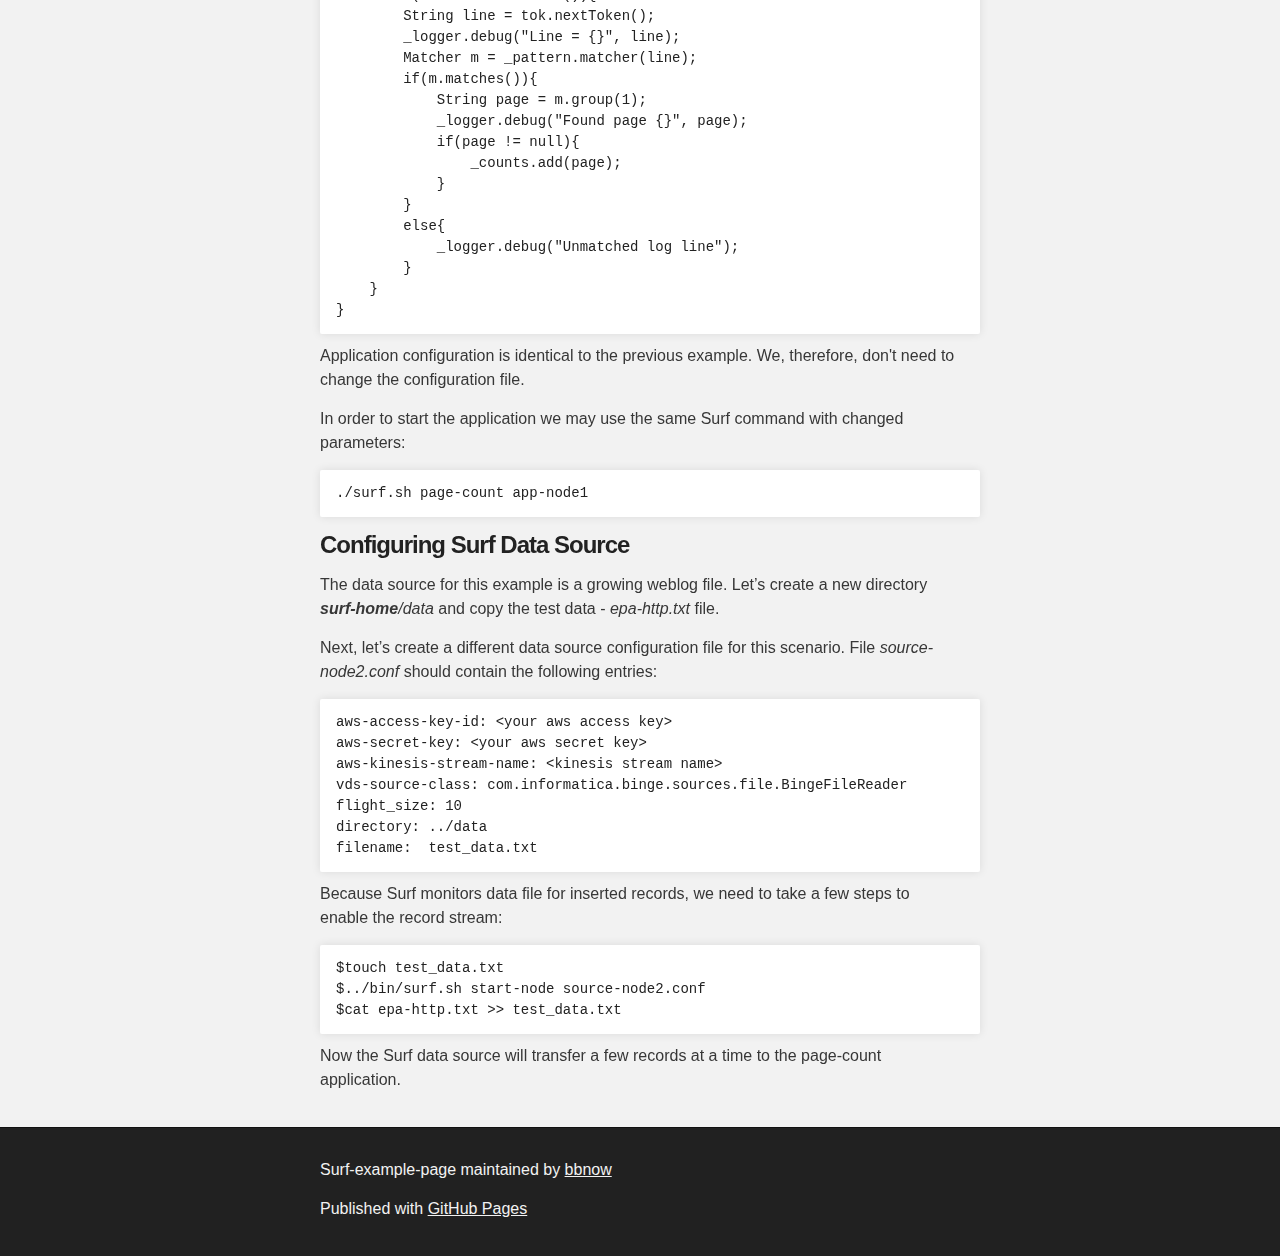
==== commit d59ecc7b: "Update examples.html" ====
--- a/examples.html
+++ b/examples.html
@@ -4,7 +4,7 @@
   <head>
     <meta charset='utf-8' />
     <meta http-equiv="X-UA-Compatible" content="chrome=1" />
-    <meta name="description" content="Surf-example-page : " />
+    <meta name="description" content="Surf Examples: IoT/M2M for Amazon AWS" />
 
     <link rel="stylesheet" type="text/css" media="screen" href="stylesheets/stylesheet.css">
 
@@ -20,9 +20,11 @@
           <a id="example_banner" href="http://bbnow.github.io/surf-stage/examples.html">Examples</a>
           <a id="forum_banner" href="https://groups.google.com/forum/?hl=en#!forum/projectsurf">Forum</a>
           <a id="forkme_banner" href="https://github.com/bbnow/surf-example-page">View on GitHub</a>
-
-          <h1 id="project_title">Surf-example-page</h1>
-          <h2 id="project_tagline"></h2>
+          
+          
+          <h1 id="project_title">Surf</h1>
+          <h2 id="project_tagline">Examples</h2>
+          <h2 id="project_tagline">IoT/M2M for Amazon AWS</h2>
 
             <section id="downloads">
               <a class="zip_download_link" href="https://github.com/bbnow/surf-example-page/zipball/master">Download this project as a .zip file</a>
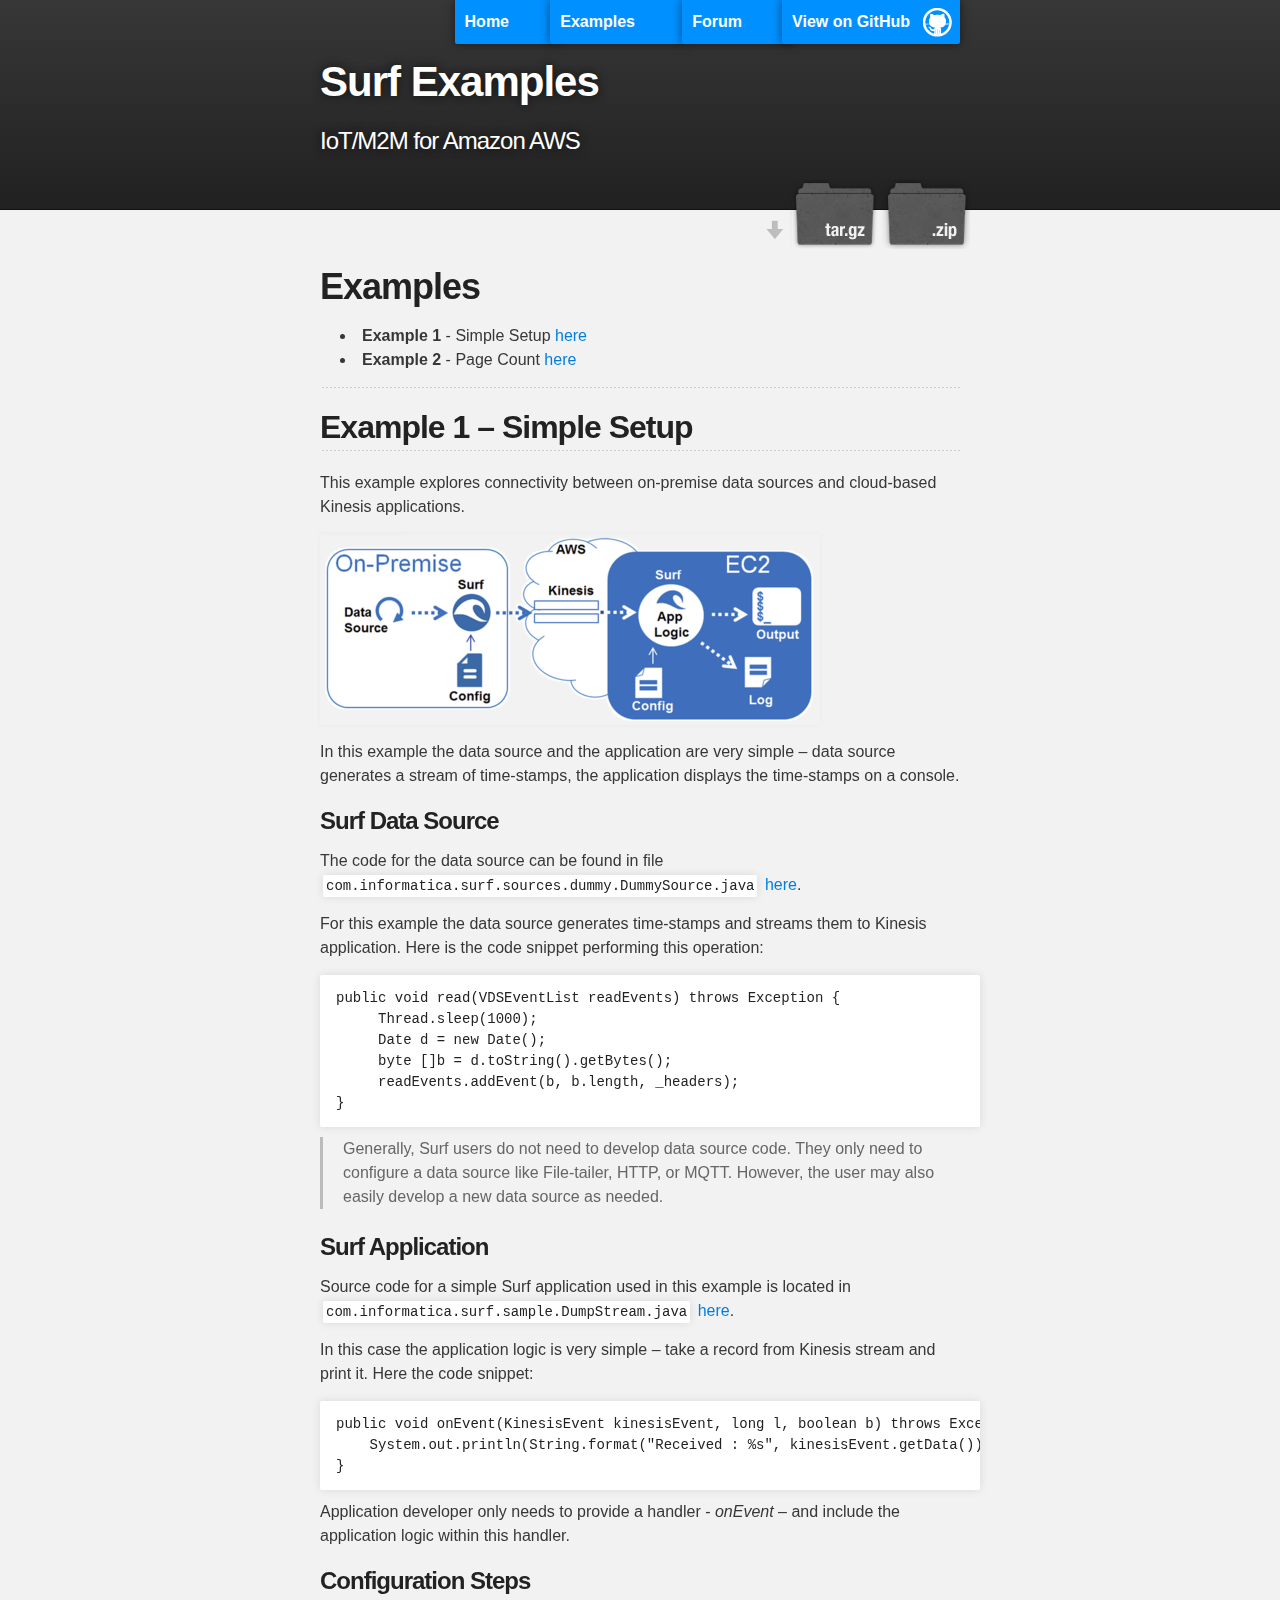
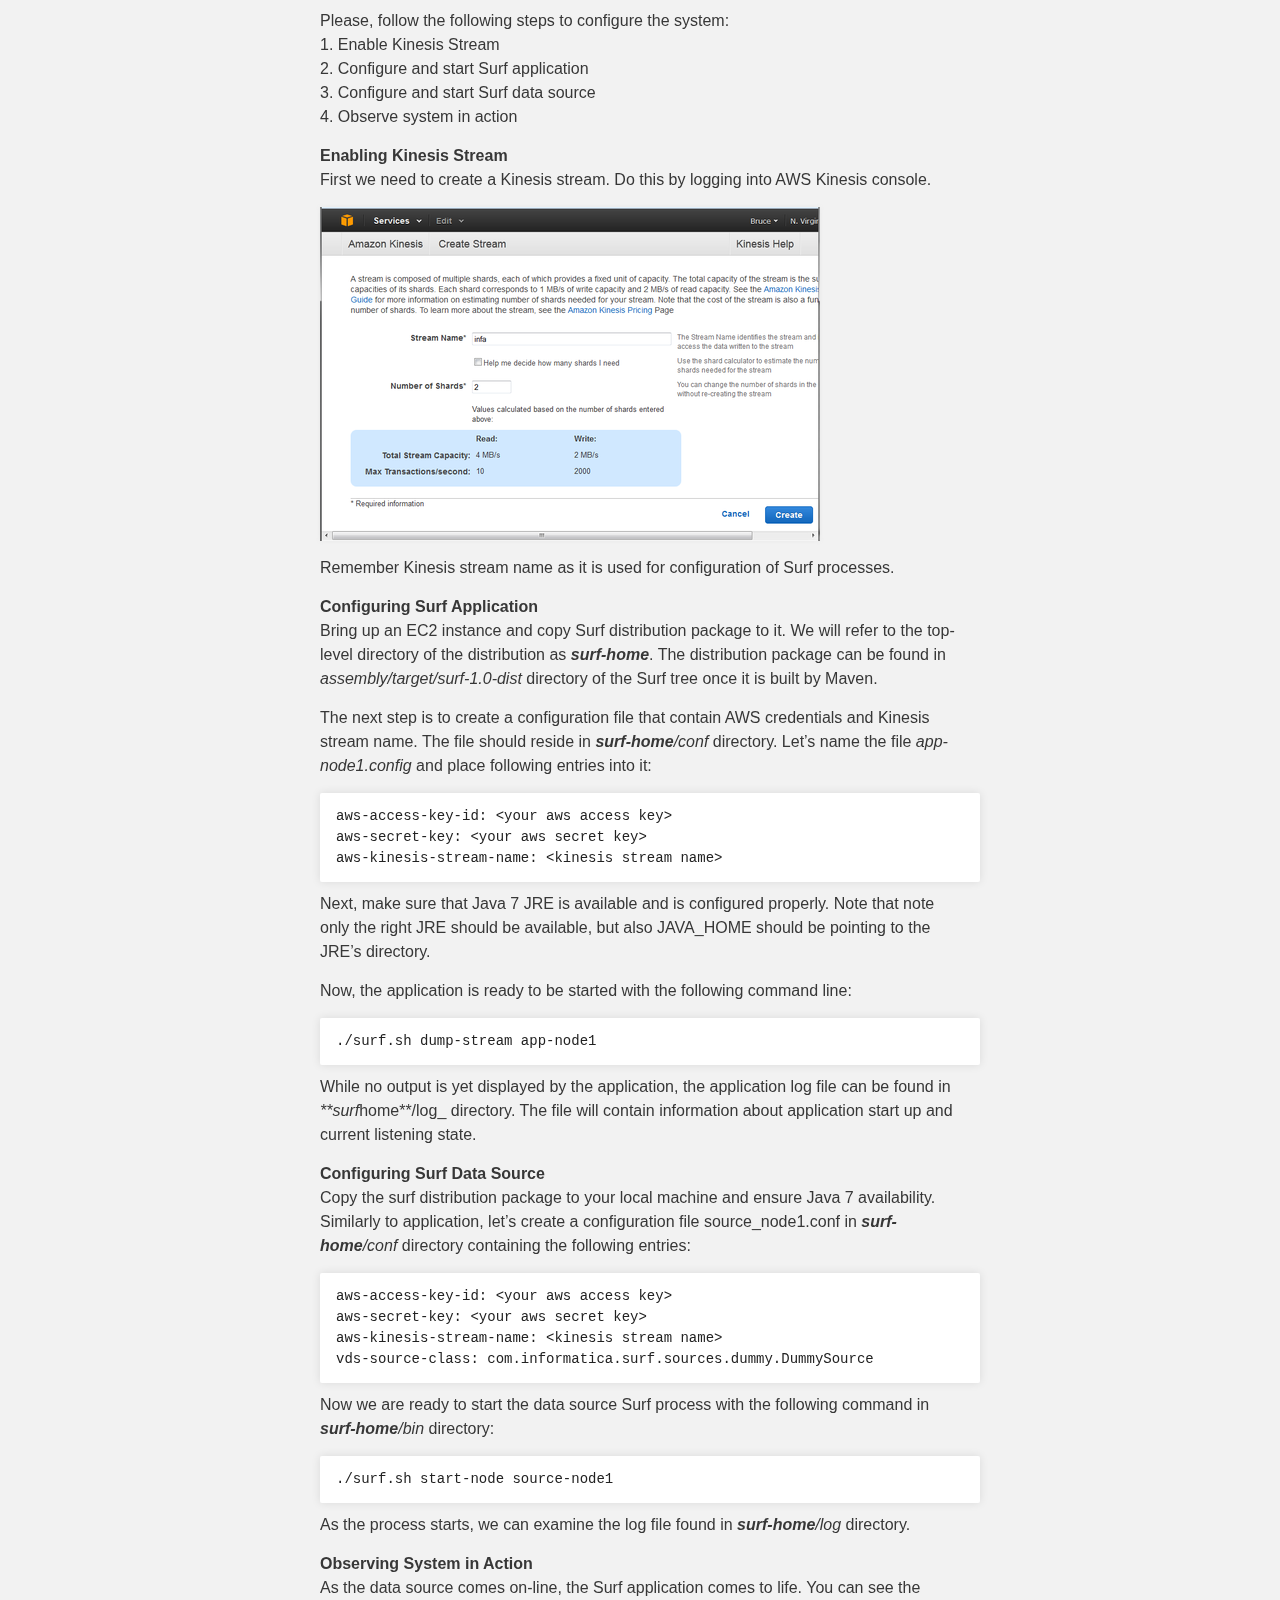
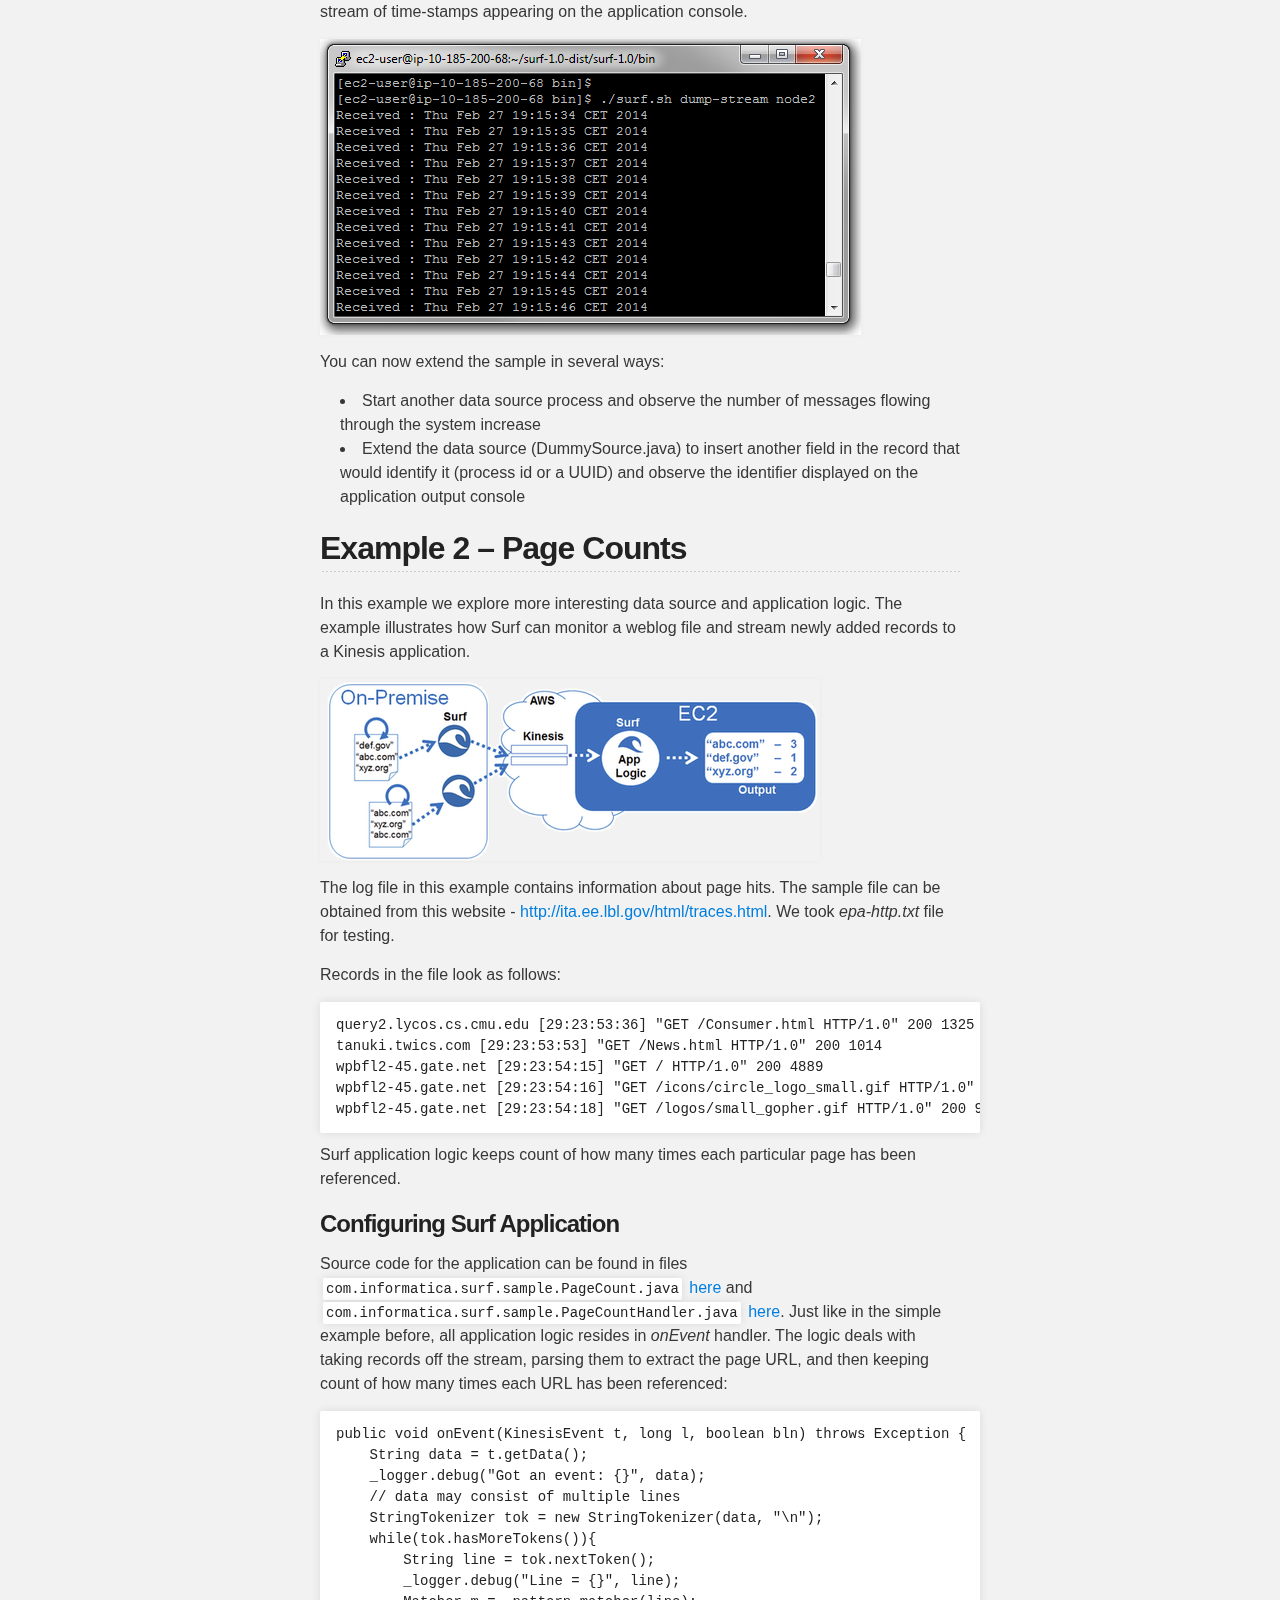
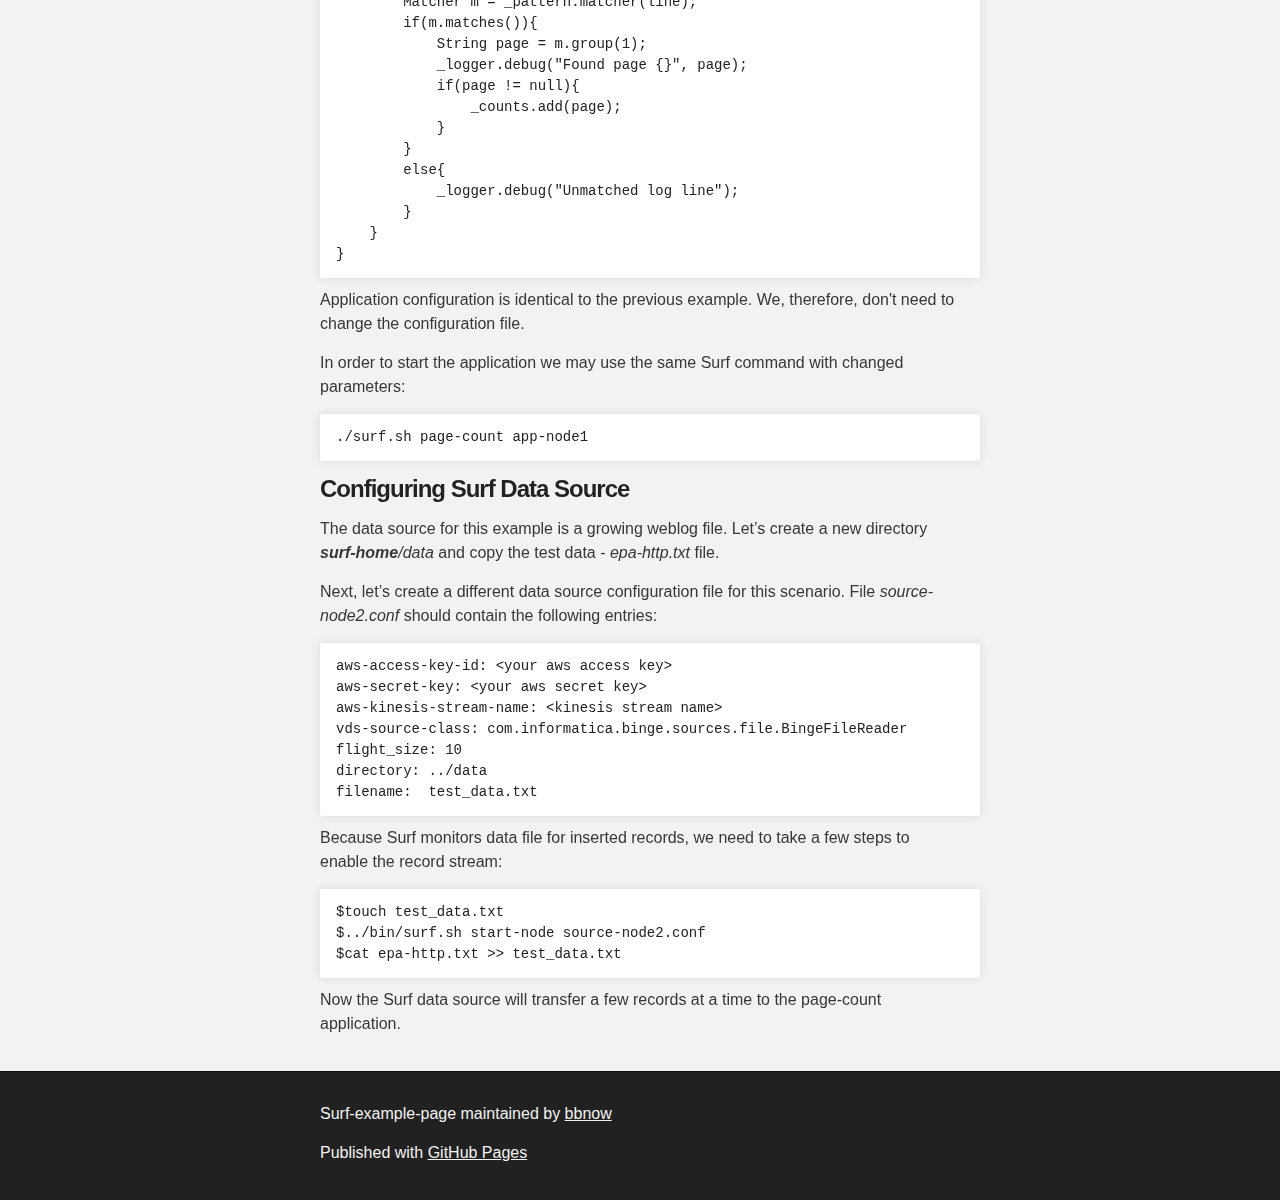
==== commit 37bb208e: "Update examples.html" ====
--- a/examples.html
+++ b/examples.html
@@ -22,8 +22,7 @@
           <a id="forkme_banner" href="https://github.com/bbnow/surf-example-page">View on GitHub</a>
           
           
-          <h1 id="project_title">Surf</h1>
-          <h2 id="project_tagline">Examples</h2>
+          <h1 id="project_title">Surf Examples</h1>
           <h2 id="project_tagline">IoT/M2M for Amazon AWS</h2>
 
             <section id="downloads">
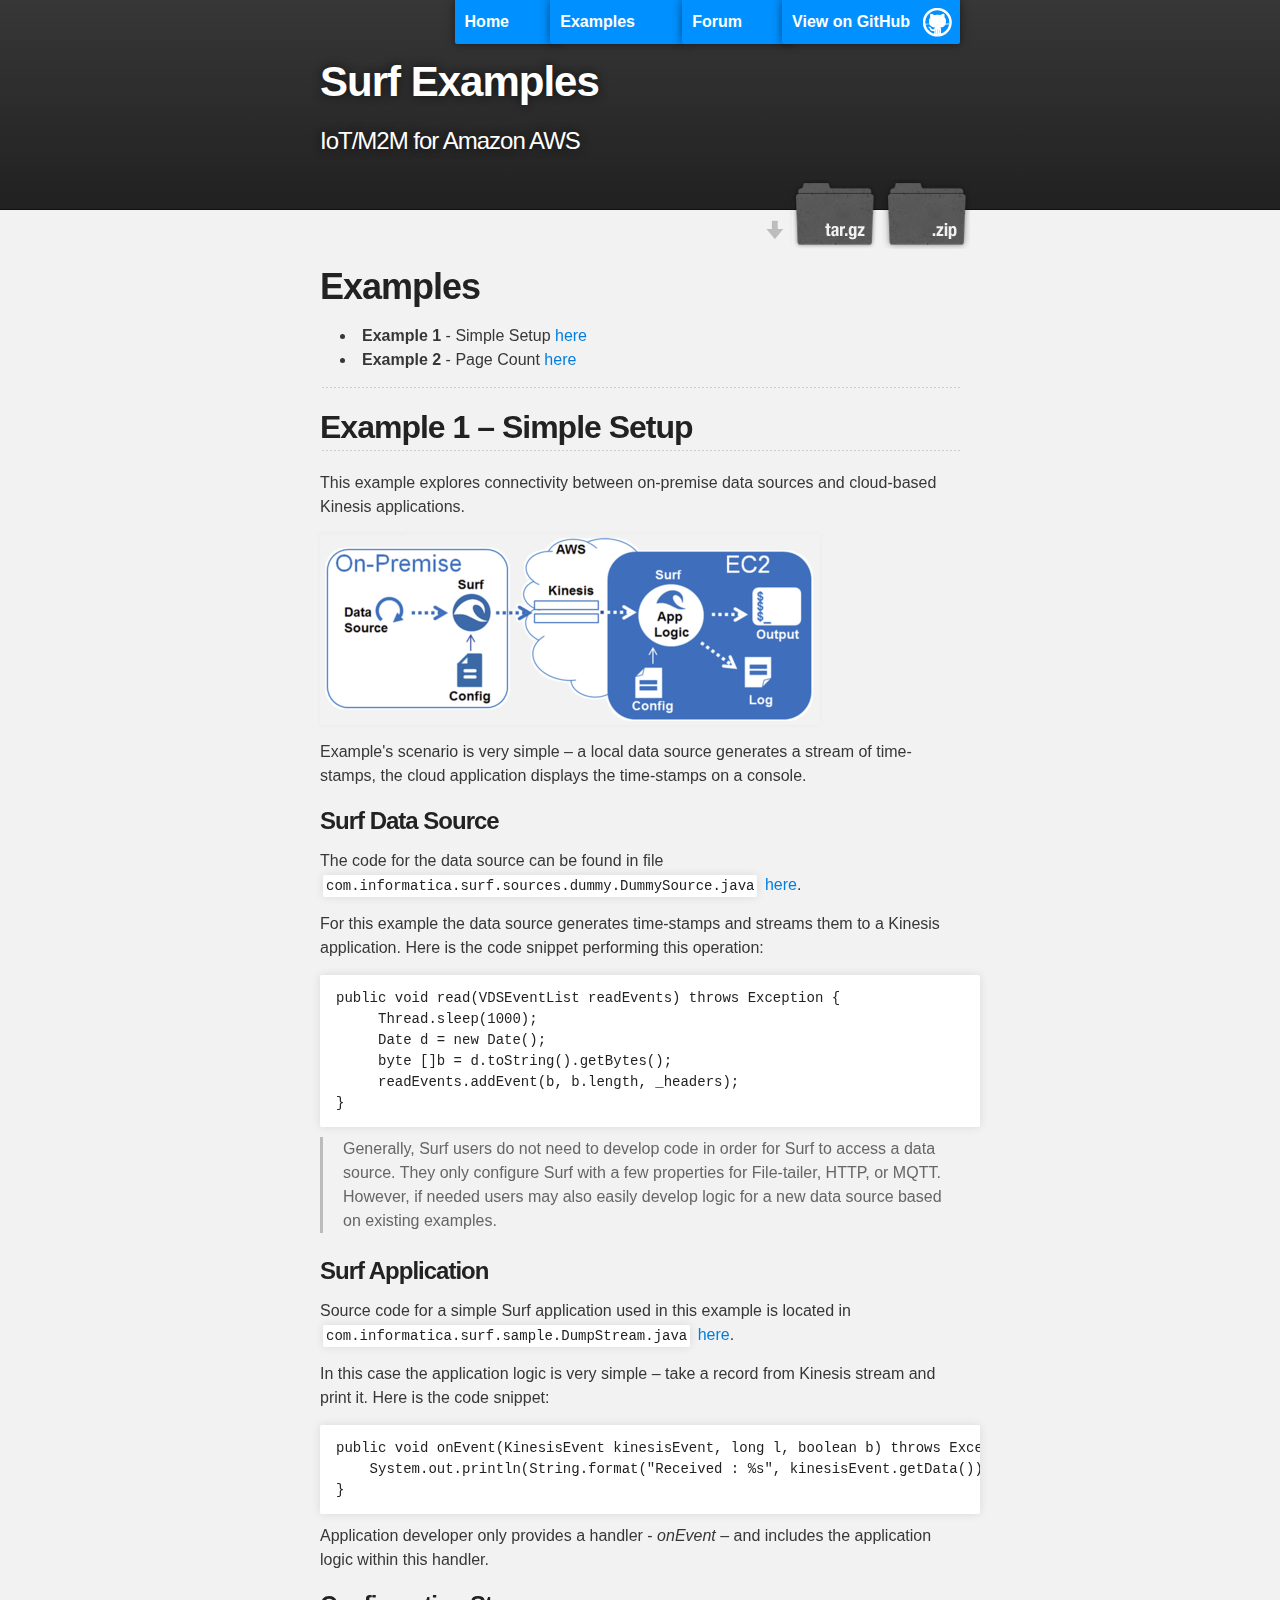
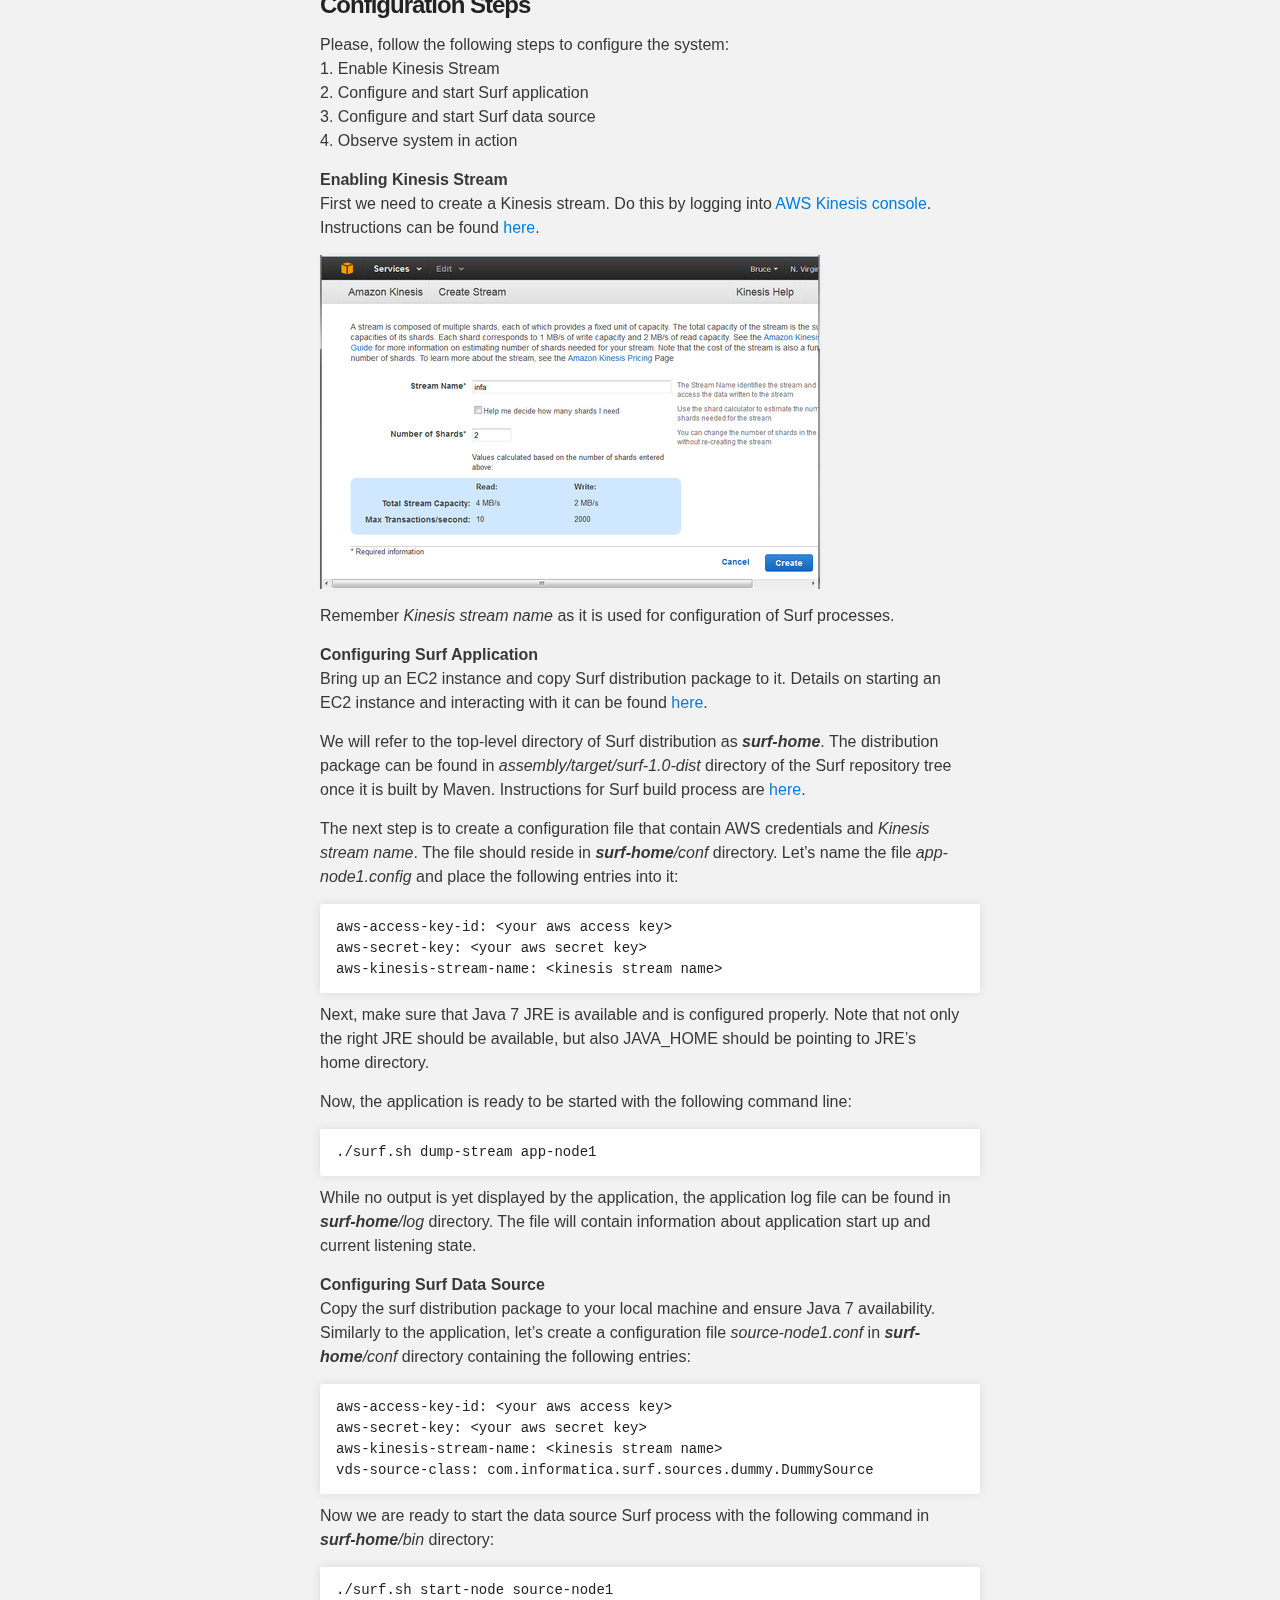
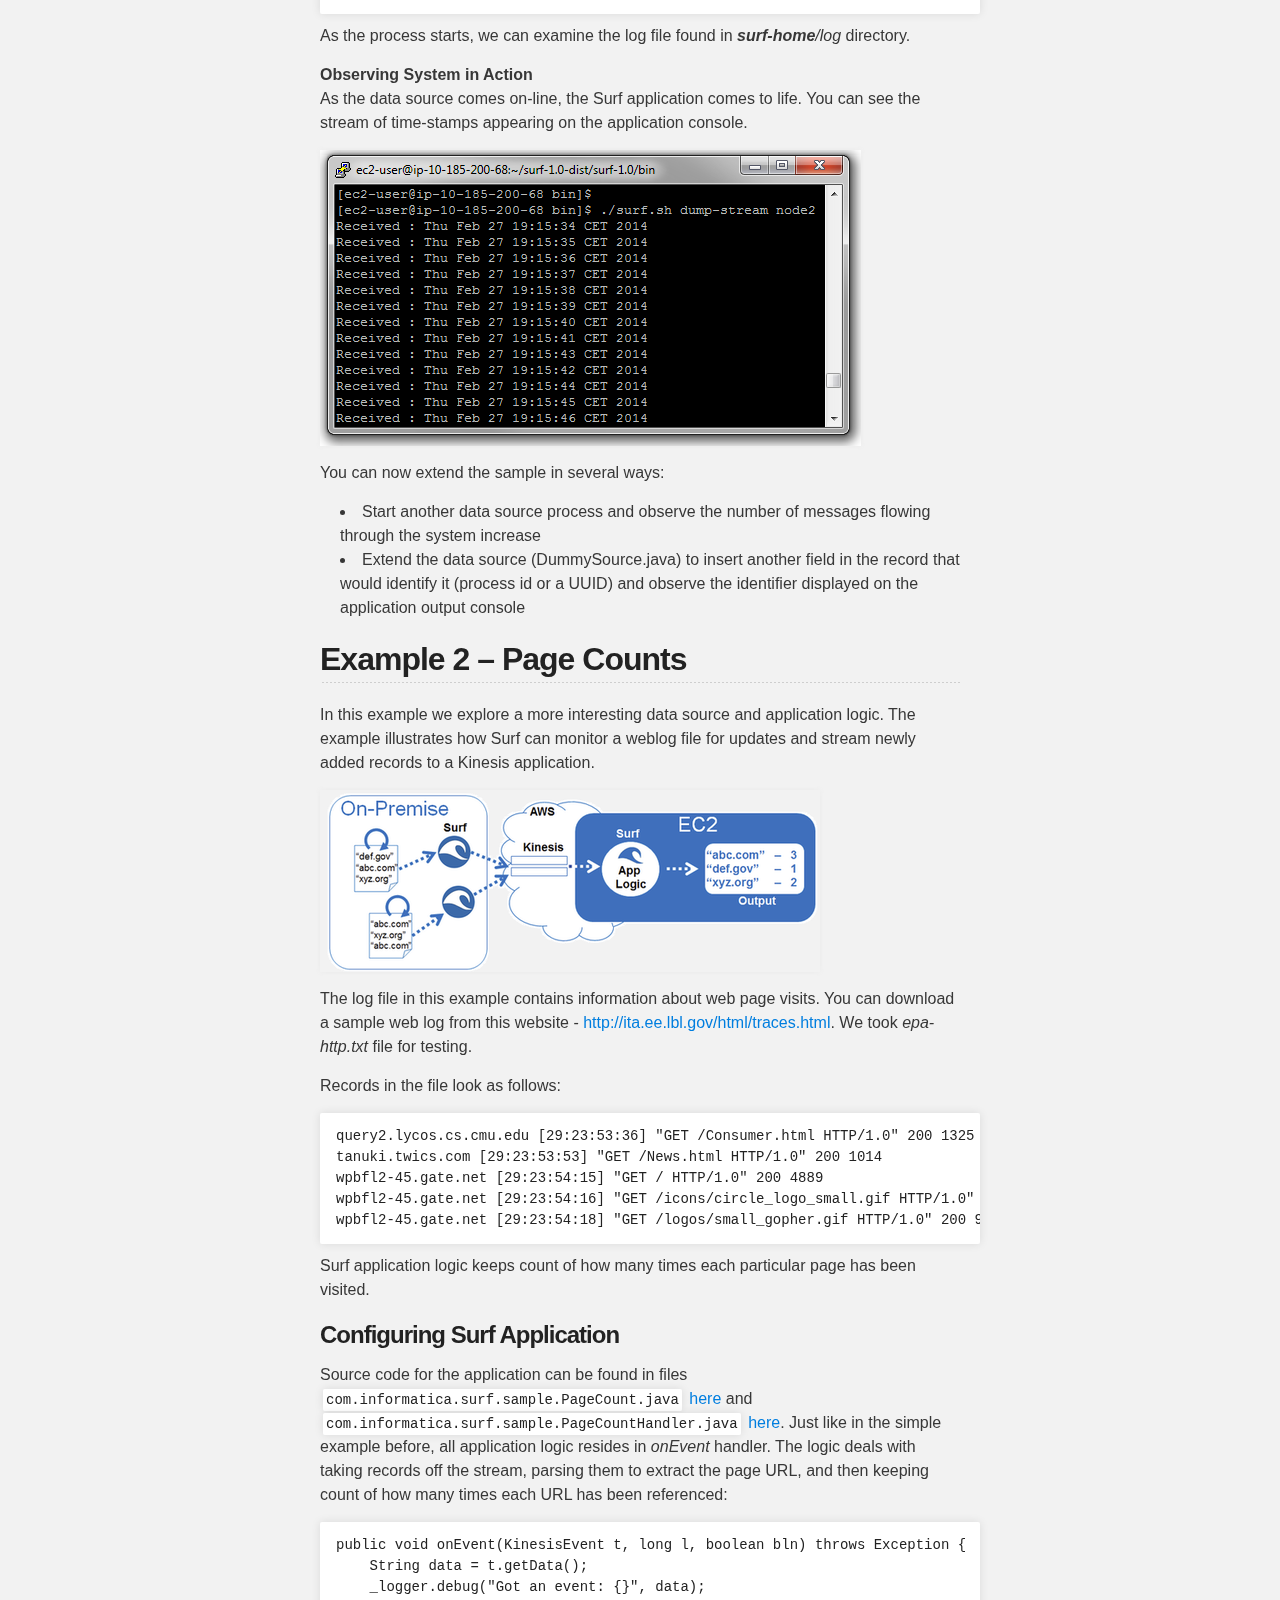
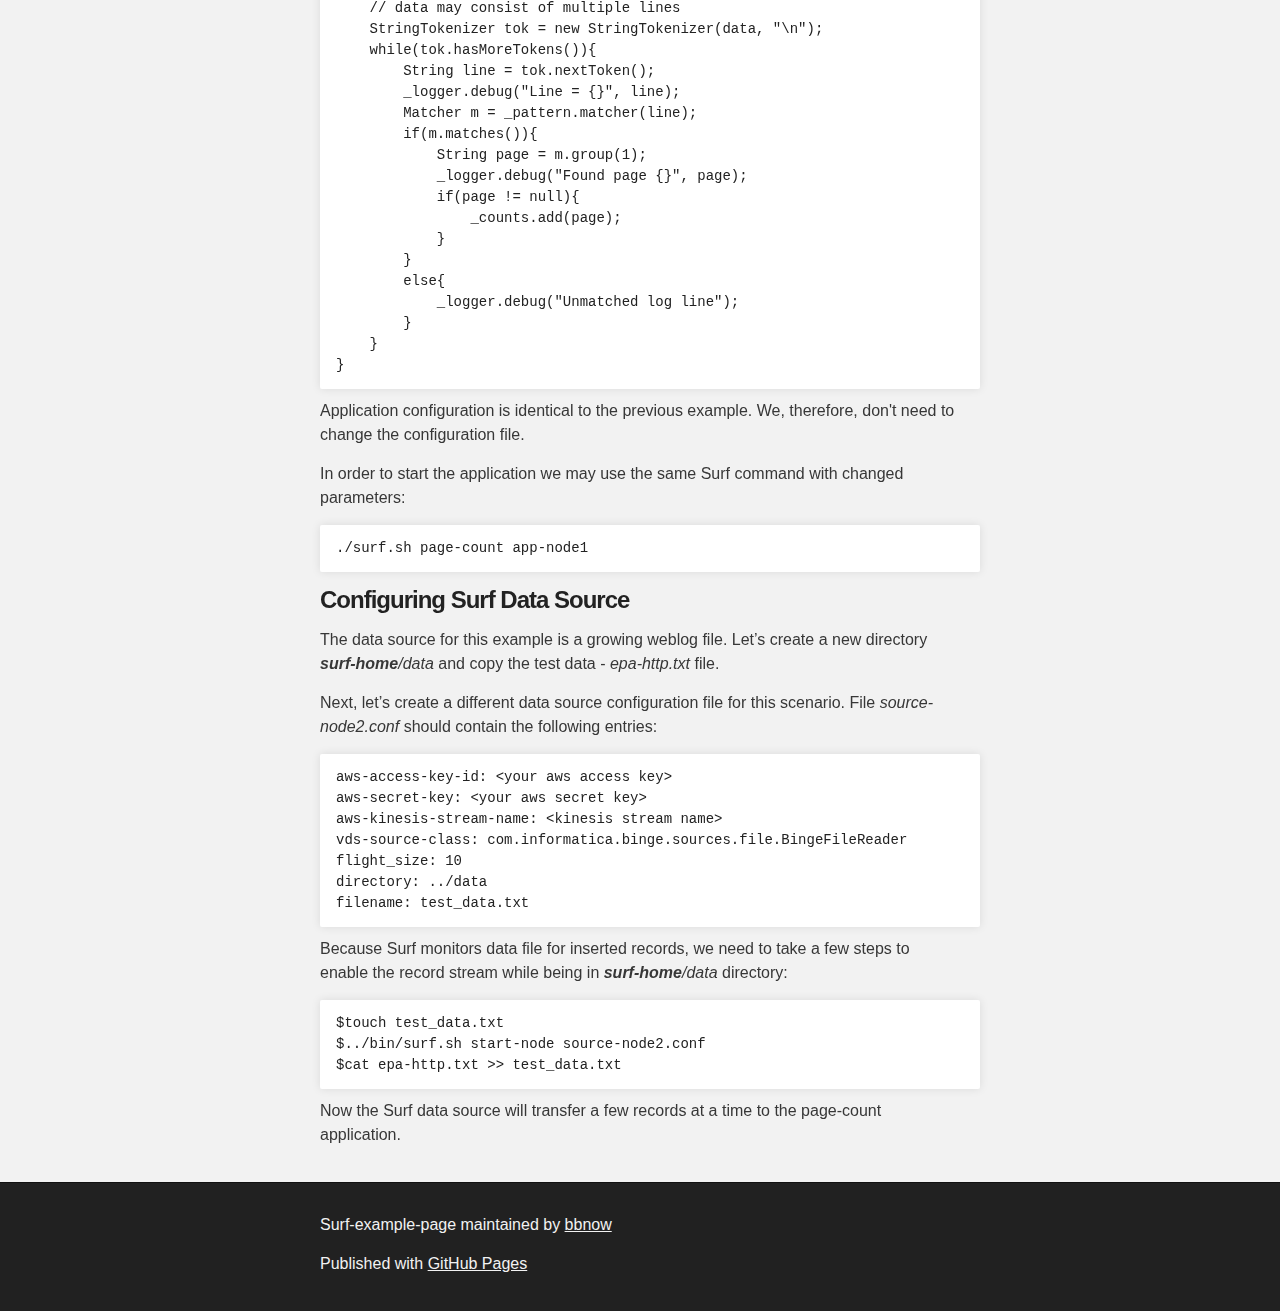
==== commit 3518e220: "Update examples.html" ====
--- a/examples.html
+++ b/examples.html
@@ -54,25 +54,25 @@
 
 <p><img src="images/example_1_1.png" alt="Example1 Picture"></p>
 
-<p>In this example the data source and the application are very simple – data source generates a stream of time-stamps, the application displays the time-stamps on a console.</p>
+<p>Example's scenario is very simple – a local data source generates a stream of time-stamps, the cloud application displays the time-stamps on a console.</p>
 
 <h3>
 <a name="surf-data-source" class="anchor" href="#surf-data-source"><span class="octicon octicon-link"></span></a>Surf Data Source</h3>
 
 <p>The code for the data source can be found in file <code>com.informatica.surf.sources.dummy.DummySource.java</code> <a href="https://github.com/InformaticaCorp/Surf/blob/master/sources/dummy/src/main/java/com/informatica/surf/sources/dummy/DummySource.java">here</a>. </p>
 
-<p>For this example the data source generates time-stamps and streams them to Kinesis application. Here is the code snippet performing this operation:</p>
+<p>For this example the data source generates time-stamps and streams them to a Kinesis application. Here is the code snippet performing this operation:</p>
 
 <pre><code>public void read(VDSEventList readEvents) throws Exception {
      Thread.sleep(1000);
      Date d = new Date();
      byte []b = d.toString().getBytes();
      readEvents.addEvent(b, b.length, _headers);
-} 
+}
 </code></pre>
 
 <blockquote>
-<p>Generally, Surf users do not need to develop data source code. They only need to configure a data source like File-tailer, HTTP, or MQTT. However, the user may also easily develop a new data source as needed.</p>
+<p>Generally, Surf users do not need to develop code in order for Surf to access a data source. They only configure Surf with a few properties for File-tailer, HTTP, or MQTT. However, if needed users may also easily develop logic for a new data source based on existing examples.</p>
 </blockquote>
 
 <h3>
@@ -80,14 +80,14 @@
 
 <p>Source code for a simple Surf application used in this example is located in <code>com.informatica.surf.sample.DumpStream.java</code> <a href="https://github.com/InformaticaCorp/Surf/blob/master/sample/src/main/java/com/informatica/surf/sample/DumpStream.java">here</a>.</p>
 
-<p>In this case the application logic is very simple – take a record from Kinesis stream and print it. Here the code snippet:</p>
-
-<pre><code>public void onEvent(KinesisEvent kinesisEvent, long l, boolean b) throws Exception {    
+<p>In this case the application logic is very simple – take a record from Kinesis stream and print it. Here is the code snippet:</p>
+
+<pre><code>public void onEvent(KinesisEvent kinesisEvent, long l, boolean b) throws Exception {
     System.out.println(String.format("Received : %s", kinesisEvent.getData()));
 }
 </code></pre>
 
-<p>Application developer only needs to provide a handler - <em>onEvent</em> – and include the application logic within this handler.</p>
+<p>Application developer only provides a handler - <em>onEvent</em> – and includes the application logic within this handler.</p>
 
 <h3>
 <a name="configuration-steps" class="anchor" href="#configuration-steps"><span class="octicon octicon-link"></span></a>Configuration Steps</h3>
@@ -99,36 +99,38 @@
 4. Observe system in action<br></p>
 
 <p><strong>Enabling Kinesis Stream</strong><br>
-First we need to create a Kinesis stream. Do this by logging into AWS Kinesis console.</p>
+First we need to create a Kinesis stream. Do this by logging into <a href="https://console.aws.amazon.com/kinesis/?#">AWS Kinesis console</a>. Instructions can be found <a href="http://docs.aws.amazon.com/kinesis/latest/dev/step-one-create-stream.html">here</a>.</p>
 
 <p><img src="images/example_1_2.png" alt="Kinesis Stream Create Picture"></p>
 
-<p>Remember Kinesis stream name as it is used for configuration of Surf processes.</p>
+<p>Remember <em>Kinesis stream name</em> as it is used for configuration of Surf processes.</p>
 
 <p><strong>Configuring Surf Application</strong><br>
-Bring up an EC2 instance and copy Surf distribution package to it. We will refer to the top-level directory of the distribution as <em><strong>surf-home</strong></em>.
-The distribution package can be found in <em>assembly/target/surf-1.0-dist</em> directory of the Surf tree once it is built by Maven.</p>
-
-<p>The next step is to create a configuration file that contain AWS credentials and Kinesis stream name. The file should reside in <em><strong>surf-home</strong>/conf</em> directory. 
-Let’s name the file <em>app-node1.config</em> and place following entries into it:</p>
+Bring up an EC2 instance and copy Surf distribution package to it. Details on starting an EC2 instance and interacting with it can be found <a href="http://docs.aws.amazon.com/AWSEC2/latest/UserGuide/EC2_GetStarted.html">here</a>.</p>
+
+<p>We will refer to the top-level directory of Surf distribution as <em><strong>surf-home</strong></em>.
+The distribution package can be found in <em>assembly/target/surf-1.0-dist</em> directory of the Surf repository tree once it is built by Maven. Instructions for Surf build process are <a href="https://github.com/InformaticaCorp/Surf#build">here</a>.</p>
+
+<p>The next step is to create a configuration file that contain AWS credentials and <em>Kinesis stream name</em>. The file should reside in <em><strong>surf-home</strong>/conf</em> directory.
+Let’s name the file <em>app-node1.config</em> and place the following entries into it:</p>
 
 <pre><code>aws-access-key-id: &lt;your aws access key&gt;
 aws-secret-key: &lt;your aws secret key&gt;
 aws-kinesis-stream-name: &lt;kinesis stream name&gt;
 </code></pre>
 
-<p>Next, make sure that Java 7 JRE is available and is configured properly. Note that note only the right JRE should be available, but also JAVA_HOME should be pointing to the JRE’s directory.  </p>
+<p>Next, make sure that Java 7 JRE is available and is configured properly. Note that not only the right JRE should be available, but also JAVA_HOME should be pointing to JRE’s home directory. </p>
 
 <p>Now, the application is ready to be started with the following command line:</p>
 
 <pre><code>./surf.sh dump-stream app-node1
 </code></pre>
 
-<p>While no output is yet displayed by the application, the application log file can be found in <em>**surf</em>home**/log_ directory. The file will contain information about application start up and current listening state.</p>
+<p>While no output is yet displayed by the application, the application log file can be found in <em><strong>surf-home</strong>/log</em> directory. The file will contain information about application start up and current listening state.</p>
 
 <p><strong>Configuring Surf Data Source</strong><br>
 Copy the surf distribution package to your local machine and ensure Java 7 availability.
-Similarly to application, let’s create a configuration file source_node1.conf in <em><strong>surf-home</strong>/conf</em> directory containing the following entries: </p>
+Similarly to the application, let’s create a configuration file <em>source-node1.conf</em> in <em><strong>surf-home</strong>/conf</em> directory containing the following entries: </p>
 
 <pre><code>aws-access-key-id: &lt;your aws access key&gt;
 aws-secret-key: &lt;your aws secret key&gt;
@@ -159,11 +161,11 @@
 <h2>
 <a name="example-2--page-counts" class="anchor" href="#example-2--page-counts"><span class="octicon octicon-link"></span></a>Example 2 – Page Counts</h2>
 
-<p>In this example we explore more interesting data source and application logic. The example illustrates how Surf can monitor a weblog file and stream newly added records to a Kinesis application.</p>
+<p>In this example we explore a more interesting data source and application logic. The example illustrates how Surf can monitor a weblog file for updates and stream newly added records to a Kinesis application.</p>
 
 <p><img src="images/example_2_1.png" alt="Example2 Picture"></p>
 
-<p>The log file in this example contains information about page hits. The sample file can be obtained from this website - <a href="http://ita.ee.lbl.gov/html/traces.html">http://ita.ee.lbl.gov/html/traces.html</a>. We took <em>epa-http.txt</em> file for testing.</p>
+<p>The log file in this example contains information about web page visits. You can download a sample web log from this website - <a href="http://ita.ee.lbl.gov/html/traces.html">http://ita.ee.lbl.gov/html/traces.html</a>. We took <em>epa-http.txt</em> file for testing.</p>
 
 <p>Records in the file look as follows:</p>
 
@@ -174,12 +176,12 @@
 wpbfl2-45.gate.net [29:23:54:18] "GET /logos/small_gopher.gif HTTP/1.0" 200 935
 </code></pre>
 
-<p>Surf application logic keeps count of how many times each particular page has been referenced. </p>
+<p>Surf application logic keeps count of how many times each particular page has been visited. </p>
 
 <h3>
 <a name="configuring-surf-application" class="anchor" href="#configuring-surf-application"><span class="octicon octicon-link"></span></a>Configuring Surf Application</h3>
 
-<p>Source code for the application can be found in files <code>com.informatica.surf.sample.PageCount.java</code> <a href="https://github.com/InformaticaCorp/Surf/blob/master/sample/src/main/java/com/informatica/surf/sample/PageCount.java">here</a> and <code>com.informatica.surf.sample.PageCountHandler.java</code> <a href="https://github.com/InformaticaCorp/Surf/blob/master/sample/src/main/java/com/informatica/surf/sample/PageCountHandler.java">here</a>. Just like in the simple example before, all application logic resides in <em>onEvent</em> handler. The logic deals with taking records off the stream, parsing them to extract the page URL, and then keeping count of how many times each URL has been referenced:   </p>
+<p>Source code for the application can be found in files <code>com.informatica.surf.sample.PageCount.java</code> <a href="https://github.com/InformaticaCorp/Surf/blob/master/sample/src/main/java/com/informatica/surf/sample/PageCount.java">here</a> and <code>com.informatica.surf.sample.PageCountHandler.java</code> <a href="https://github.com/InformaticaCorp/Surf/blob/master/sample/src/main/java/com/informatica/surf/sample/PageCountHandler.java">here</a>. Just like in the simple example before, all application logic resides in <em>onEvent</em> handler. The logic deals with taking records off the stream, parsing them to extract the page URL, and then keeping count of how many times each URL has been referenced: </p>
 
 <pre><code>public void onEvent(KinesisEvent t, long l, boolean bln) throws Exception {
     String data = t.getData();
@@ -214,9 +216,9 @@
 <h3>
 <a name="configuring-surf-data-source" class="anchor" href="#configuring-surf-data-source"><span class="octicon octicon-link"></span></a>Configuring Surf Data Source</h3>
 
-<p>The data source for this example is a growing weblog file. Let’s create a new directory <em><strong>surf-home</strong>/data</em> and copy the test data - <em>epa-http.txt</em> file.  </p>
-
-<p>Next, let’s create a different data source configuration file for this scenario. File  <em>source-node2.conf</em> should contain the following entries:</p>
+<p>The data source for this example is a growing weblog file. Let’s create a new directory <em><strong>surf-home</strong>/data</em> and copy the test data - <em>epa-http.txt</em> file. </p>
+
+<p>Next, let’s create a different data source configuration file for this scenario. File <em>source-node2.conf</em> should contain the following entries:</p>
 
 <pre><code>aws-access-key-id: &lt;your aws access key&gt;
 aws-secret-key: &lt;your aws secret key&gt;
@@ -224,10 +226,10 @@
 vds-source-class: com.informatica.binge.sources.file.BingeFileReader
 flight_size: 10
 directory: ../data
-filename:  test_data.txt
-</code></pre>
-
-<p>Because Surf monitors data file for inserted records, we need to take a few steps to enable the record stream:</p>
+filename: test_data.txt
+</code></pre>
+
+<p>Because Surf monitors data file for inserted records, we need to take a few steps to enable the record stream while being in <em><strong>surf-home</strong>/data</em> directory:</p>
 
 <pre><code>$touch test_data.txt
 $../bin/surf.sh start-node source-node2.conf
@@ -238,7 +240,7 @@
       </section>
     </div>
 
-    <!-- FOOTER  -->
+    <!-- FOOTER -->
     <div id="footer_wrap" class="outer">
       <footer class="inner">
         <p class="copyright">Surf-example-page maintained by <a href="https://github.com/bbnow">bbnow</a></p>
